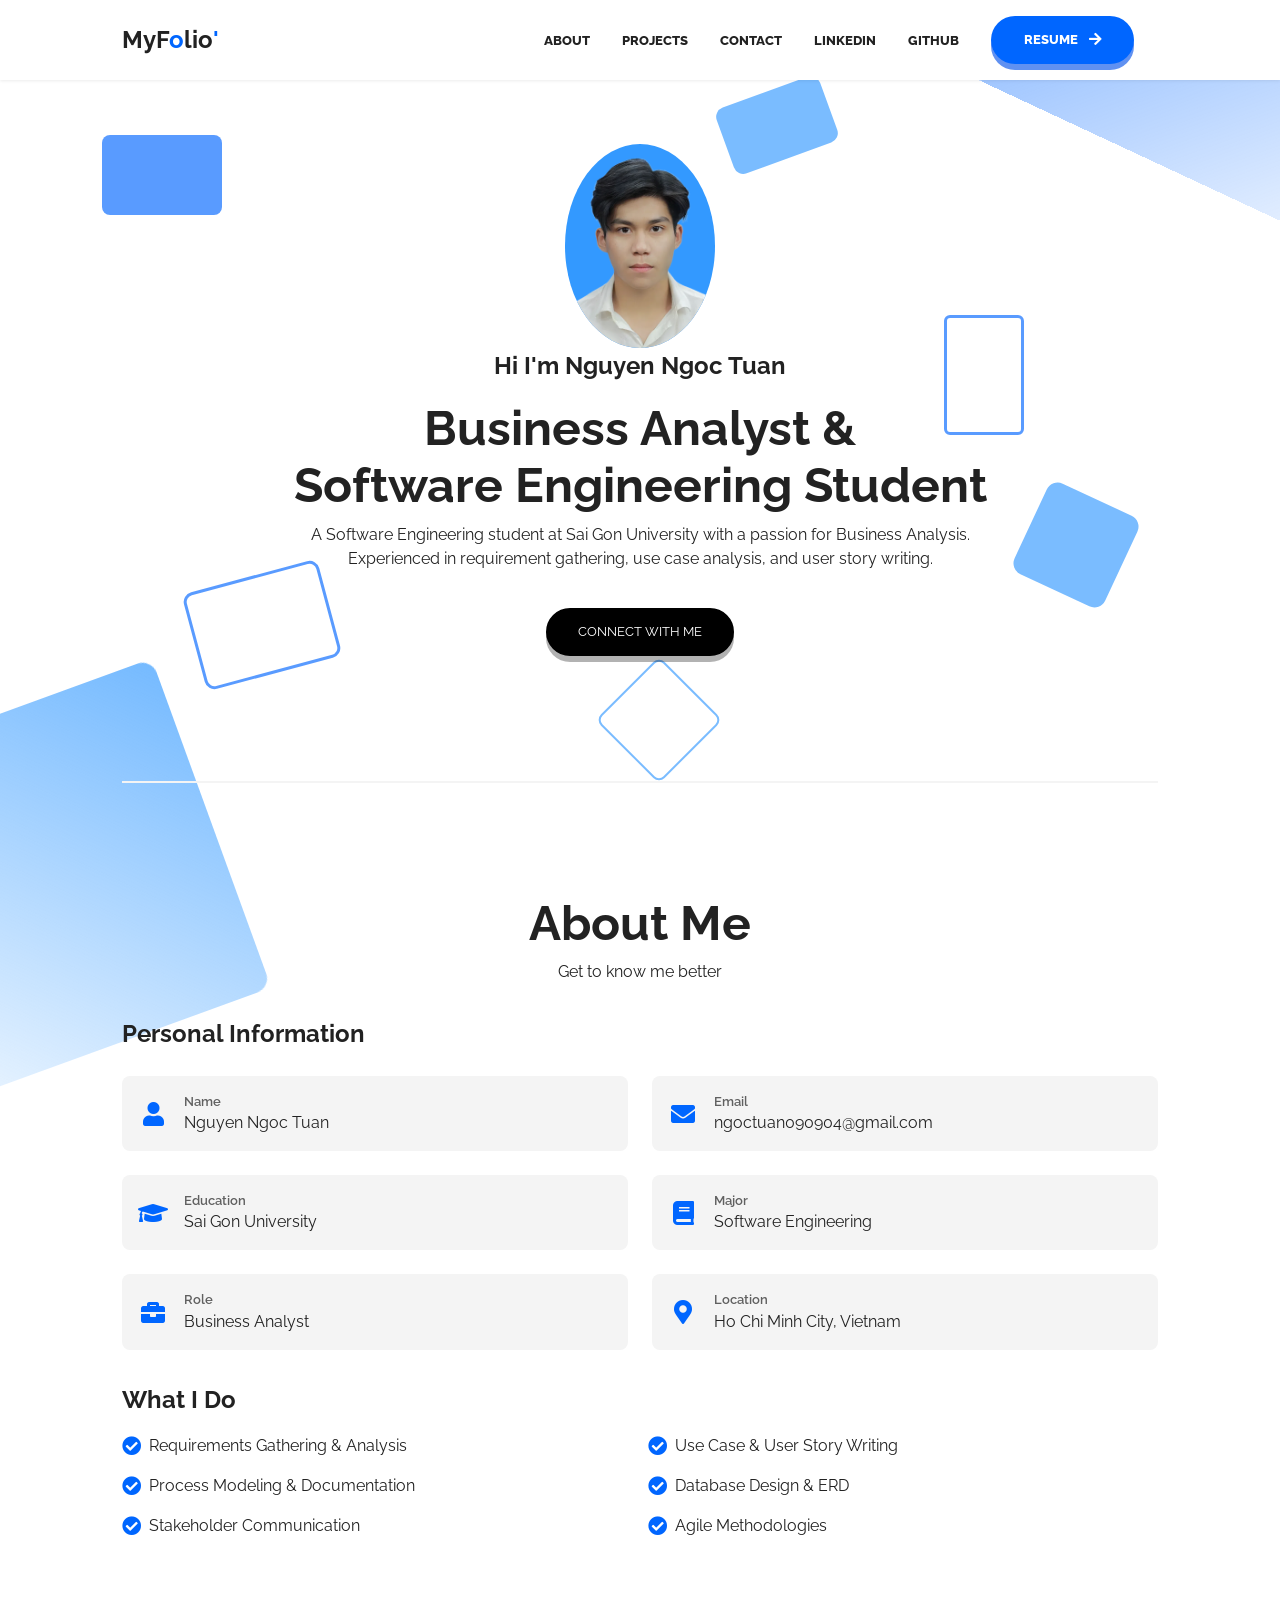
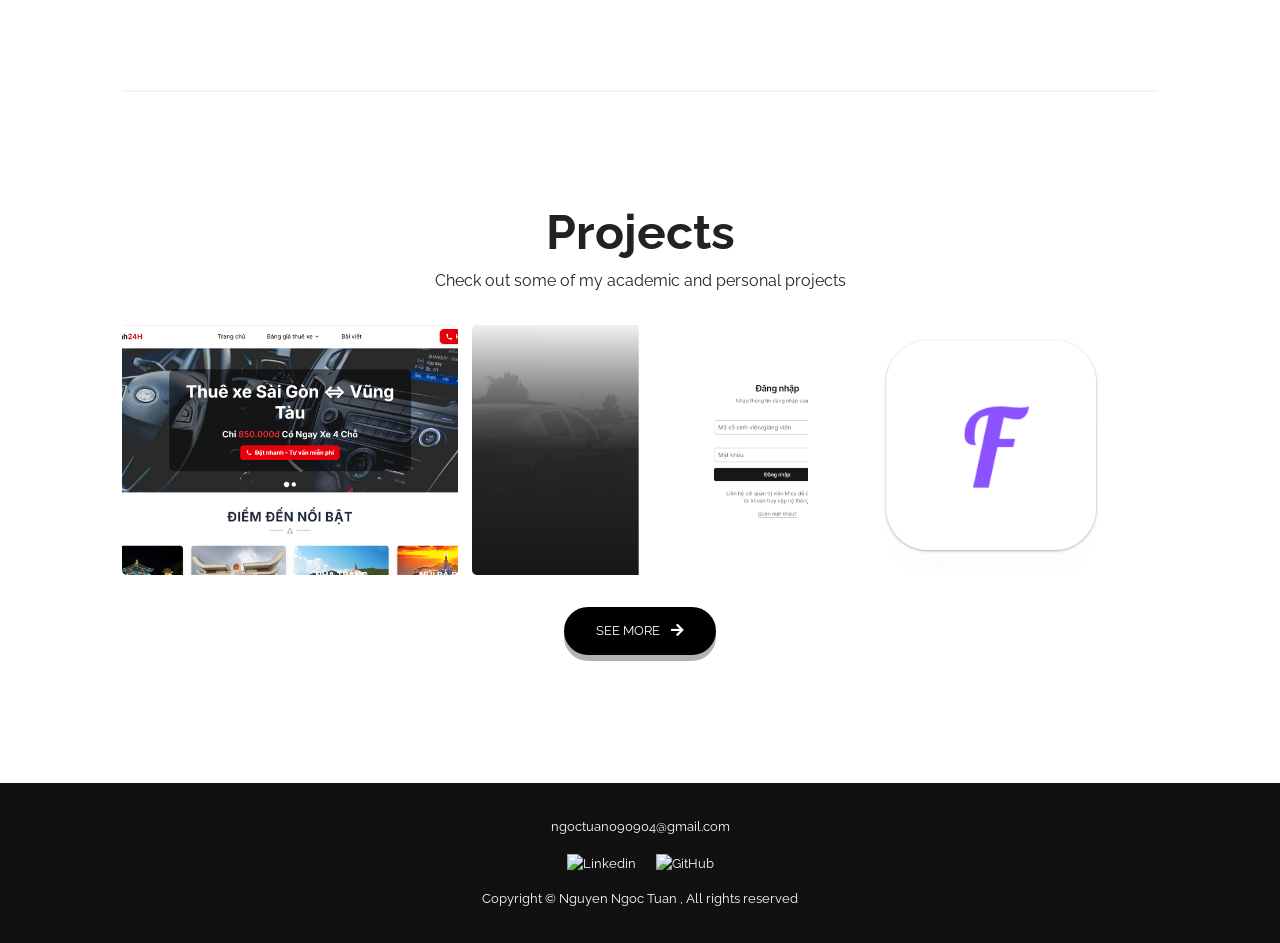
==== src/index.html @ 0f6bfa75 "Add hover animation to nav menu links" ====
<!DOCTYPE html>
<html lang="en">
  <head>
    <meta charset="UTF-8" />
    <meta http-equiv="X-UA-Compatible" content="IE=edge" />
    <meta name="viewport" content="width=device-width, initial-scale=1.0" />
    <!-- Primary Meta Tags -->
    <title>Nguyen Ngoc Tuan | Business Analyst Portfolio</title>
    <meta name="title" content="Nguyen Ngoc Tuan | Business Analyst Portfolio" />
    <meta
      name="description"
      content="Portfolio of Nguyen Ngoc Tuan - Business Analyst and Software Engineering student at Sai Gon University. Experienced in requirement gathering, use case analysis, and user story writing."
    />

    <!-- Open Graph / Facebook -->
    <meta property="og:type" content="website" />
    <meta
      property="og:url"
      content="https://github.com/DanhCaTuanNgoc"
    />
    <meta property="og:title" content="Nguyen Ngoc Tuan | Business Analyst Portfolio" />
    <meta
      property="og:description"
      content="Portfolio of Nguyen Ngoc Tuan - Business Analyst and Software Engineering student at Sai Gon University. Experienced in requirement gathering, use case analysis, and user story writing."
    />
    <meta
      property="og:image"
      content="https://user-images.githubusercontent.com/62628408/150613011-b78a7f5a-0af1-4312-aab0-0022e7258693.png"
    />

    <!-- Twitter -->
    <meta property="twitter:card" content="summary_large_image" />
    <meta
      property="twitter:url"
      content="https://github.com/DanhCaTuanNgoc"
    />
    <meta property="twitter:title" content="Nguyen Ngoc Tuan | Business Analyst Portfolio" />
    <meta
      property="twitter:description"
      content="Portfolio of Nguyen Ngoc Tuan - Business Analyst and Software Engineering student at Sai Gon University. Experienced in requirement gathering, use case analysis, and user story writing."
    />
    <meta
      property="twitter:image"
      content="https://user-images.githubusercontent.com/62628408/150613011-b78a7f5a-0af1-4312-aab0-0022e7258693.png"
    />

    <!-- Link -->
    <link
      rel="apple-touch-icon"
      sizes="180x180"
      href="assets/favicon/apple-touch-icon.png"
    />
    <link
      rel="icon"
      type="image/png"
      sizes="16x16"
      href="/assets/favicon/favicon-16x16.png"
    />
    <link
      rel="icon"
      type="image/png"
      sizes="32x32"
      href="assets/favicon/favicon-32x32.png"
    />
    <link
      rel="icon"
      type="image/png"
      sizes="192x192"
      href="assets/favicon/android-chrome-192x192.png"
    />
    <link
      rel="icon"
      type="image/png"
      sizes="512x512"
      href="assets/favicon/android-chrome-512x512.png"
    />
    <link rel="icon" type="image/x-icon" href="assets/favicon/favicon.ico" />
    <link rel="manifest" href="assets/favicon/site.webmanifest" />
    <link
      rel="stylesheet"
      href="https://use.fontawesome.com/releases/v5.15.4/css/all.css"
      integrity="sha384-DyZ88mC6Up2uqS4h/KRgHuoeGwBcD4Ng9SiP4dIRy0EXTlnuz47vAwmeGwVChigm"
      crossorigin="anonymous"
    />
    <link rel="stylesheet" href="css/style.css" />
    <link rel="stylesheet" href="css/utilities.css" />
  </head>
  <body>
    <!-- Animated Background Shapes -->
    <div class="bg-shapes">
      <div class="shape"></div>
      <div class="shape"></div>
      <div class="shape"></div>
      <div class="shape"></div>
      <div class="shape"></div>
      <div class="shape"></div>
    </div>

    <header id="hero">
      <!-- Navbar -->
      <nav class="navbar">
        <div class="container">
          <!-- Logo -->
            <h1 id="logo" style="cursor:none;">
            <p>MyF<span style="color: #0066FF;">o</span>lio<span style="color: #0066FF;">'</span></p>
          </h1>
          <!-- Navbar links -->
          <ul class="nav-menu">
            <li><a class="nav-link" href="#about">ABOUT</a></li>
            <li><a class="nav-link" href="#projects">PROJECTS</a></li>
            <li><a class="nav-link" href="mailto:ngoctuan090904@gmail.com">CONTACT</a></li>
            <li><a class="nav-link" href="https://www.linkedin.com/in/ngoctuan090904/" target="_blank">LINKEDIN</a></li>
            <li><a class="nav-link" href="https://github.com/DanhCaTuanNgoc" target="_blank">GITHUB</a></li>
            <li>
              <a
                class="nav-link btn btn-primary"
                href="MyCV.pdf"
                target="_blank"
                >RESUME <i class="fas fa-arrow-right"></i
              ></a>
            </li>

            <!-- Toggle switch -->
            <!-- <div class="theme-switch">
              <input type="checkbox" id="switch" />
              <label class="toggle-icons" for="switch">
                <img class="moon" src="assets/moon.svg" />
                <img class="sun" src="assets/sun.svg" />
              </label>
            </div> -->
            <!-- Hamburger menu -->
          </ul>
          <div class="hamburger"> 
            <span class="bar"></span>
            <span class="bar"></span>
            <span class="bar"></span>
          </div>
        </div>
      </nav>

      <section class="header-container">
        <img
          class="profile-image"
          src="assets/profile_image_1.png"
          alt="Nguyen Ngoc Tuan"
        />
        <h1>Hi I'm Nguyen Ngoc Tuan</h1>

        <div class="content-text">
          <h2>Business Analyst &</h2>
          <h2>Software Engineering Student</h2>

          <p>
            A Software Engineering student at Sai Gon University with a passion for Business Analysis.
            Experienced in requirement gathering, use case analysis, and user story writing.
          </p>
        </div>
        <a
          href="mailto:ngoctuan090904@gmail.com"
          class="btn btn-secondary"
          target="_blank"
          >Connect With Me</a
        >
      </section>
    </header>

    <!-- About Me -->
    <section id="about" class="about-container container">
      <div class="division"></div>
      <div class="content-text">
        <h2>About Me</h2>
        <p>Get to know me better</p>
      </div>
      
      <div class="about-content">
        <div class="about-text">         
          <h3>Personal Information</h3>
          <div class="personal-info">
            <div class="info-item">
              <i class="fas fa-user"></i>
              <div class="info-text">
                <span class="info-label">Name</span>
                <span class="info-value">Nguyen Ngoc Tuan</span>
              </div>
            </div>
            <div class="info-item">
              <i class="fas fa-envelope"></i>
              <div class="info-text">
                <span class="info-label">Email</span>
                <span class="info-value">ngoctuan090904@gmail.com</span>
              </div>
            </div>
            <div class="info-item">
              <i class="fas fa-graduation-cap"></i>
              <div class="info-text">
                <span class="info-label">Education</span>
                <span class="info-value">Sai Gon University</span>
              </div>
            </div>
            <div class="info-item">
              <i class="fas fa-book"></i>
              <div class="info-text">
                <span class="info-label">Major</span>
                <span class="info-value">Software Engineering</span>
              </div>
            </div>
            <div class="info-item">
              <i class="fas fa-briefcase"></i>
              <div class="info-text">
                <span class="info-label">Role</span>
                <span class="info-value">Business Analyst</span>
              </div>
            </div>
            <div class="info-item">
              <i class="fas fa-map-marker-alt"></i>
              <div class="info-text">
                <span class="info-label">Location</span>
                <span class="info-value">Ho Chi Minh City, Vietnam</span>
              </div>
            </div>
          </div>
          
          <h3>What I Do</h3>
          <ul class="skills-list">
            <li><i class="fas fa-check-circle"></i> Requirements Gathering & Analysis</li>
            <li><i class="fas fa-check-circle"></i> Use Case & User Story Writing</li>
            <li><i class="fas fa-check-circle"></i> Process Modeling & Documentation</li>
            <li><i class="fas fa-check-circle"></i> Database Design & ERD</li>
            <li><i class="fas fa-check-circle"></i> Stakeholder Communication</li>
            <li><i class="fas fa-check-circle"></i> Agile Methodologies</li>
          </ul>
        </div>
      </div>
    </section>

    <!-- Projects -->
    <section id="projects" class="project-container container">
      <div class="division"></div>
      <div class="content-text">
        <h2>Projects</h2>
        <p>Check out some of my academic and personal projects</p>
      </div>

      <article class="project">
        <!-- Project 1 -->
        <div href="" class="card">
          <div class="project-info">
            <div class="project-bio">
              <h3>Travel Car Booking Platform</h3>
              <p>Requirements Gathering, Next.js</p>
            </div>

            <div class="project-link">
              <a href="https://github.com/DanhCaTuanNgoc" target="_blank"><i class="fab fa-github"></i></a>
              <a href="https://www.dulichlientinh24h.com/" target="_blank"><i class="fas fa-globe"></i></a>
            </div>
          </div>
        </div>

        <!-- Project 2 -->
        <div href="" class="card">
          <div class="project-info">
            <div class="project-bio">
              <h3>Automotive Department Course Management System</h3>
              <p>User Stories, Process Modeling</p>
            </div>

            <div class="project-link">
              <a href="https://github.com/DanhCaTuanNgoc/WebKhoaHocKhoaOto" target="_blank"><i class="fab fa-github"></i></a>
              <a href="https://hotrotuhocoto.vercel.app/login" target="_blank"><i class="fas fa-globe"></i></a>
            </div>
          </div>
        </div>

        <!-- Porject 3 -->
        <div href="" class="card">
          <div class="project-info">
            <div class="project-bio">
              <h3>FinTracker– Personal Finance Management App</h3>
              <p>ERD, SQL, Data Modeling</p>
            </div>

            <div class="project-link">
              <a href="https://github.com/DanhCaTuanNgoc/Fintrack-Flutter" target="_blank"><i class="fab fa-github"></i></a>
              <a href="https://play.google.com/store/apps/details?id=com.TuanNgoc.fintrack" target="_blank"><i class="fas fa-globe"></i></a>
            </div>
          </div>
        </div>
      </article>

      <a href="https://github.com/DanhCaTuanNgoc" class="btn btn-secondary"
        target="_blank" >See More <i class="fas fa-arrow-right"></i
      ></a>
    </section>

    <footer id="footer">
      <div class="container">
        <a href="mailto:ngoctuan090904@gmail.com">ngoctuan090904@gmail.com</a>
        <!-- Social links -->
        <div class="social">
          <a href="https://www.linkedin.com/in/ngoctuan090904/" target="_blank"
            ><img src="./assets/linkedin-icon.svg" alt="Linkedin"
          /></a>
          <a href="https://github.com/DanhCaTuanNgoc" target="_blank"><img src="./assets/github-icon.svg" alt="GitHub" /></a>
        </div>
        <p>Copyright &copy; Nguyen Ngoc Tuan <span id="datee"></span>, All rights reserved</p>
      </div>
    </footer>
    <script src="js/script.js"></script>
  </body>
</html>
---- src/css/style.css ----
/* This is the required project styling. Will contain essential CSS styles like:
   * Flex property
   * Grid layout
   * Cards and sections
*/

@import url(https://fonts.googleapis.com/css?family=Raleway:100,200,300,regular,500,600,700,800,900,100italic,200italic,300italic,italic,500italic,600italic,700italic,800italic,900italic);

/* variables */
:root {
  /* Colors */
  --primary-color: #0066FF;
  --secondary-color: #3399FF;
  --bg-primary: #ffffff;
  --text-color: #222222;
  --text-color-two: #ffffff;
  --bg-secondary: #000000;
  --card-background: #f4f4f4;
  --bg-secondary-two: #111111;

  --shadow: 0 10px 40px rgba(0, 0, 0, 0.2);

  /* Font Weight */
  --weight-small: 400;
  --weight-semibold: 600;
  --weight-bold: 800;

  /* Max width */
  --width-small: 600px;
  --width-medium: 1100px;
  --width-large: 1300px;
}

[data-theme="dark"] {
  --primary-color: #0066FF;
  --secondary-color: #3399FF;
  --bg-primary: #000000;
  --text-color: #ffffff;
  --text-color-two: #222222;
  --bg-secondary: #ffffff;
  --card-background: #111111;
  --bg-secondary-two: #f4f4f4;
  --shadow: 0 2px 10px rgba(95, 95, 95, 0.2);
}

html {
  font-size: 100%;
  scroll-behavior: smooth;
}

/* Reset default styling */
* {
  margin: 0;
  padding: 0;
  box-sizing: border-box;
}

ul {
  list-style: none;
}

a {
  text-decoration: none;
  color: var(--text-color);
}

/* Main styling */
body {
  background: var(--bg-primary);
  color: var(--text-color);
  font-family: "Raleway", sans-serif;
  line-height: 1.5;
  position: relative;
  overflow-x: hidden;
}

/* Animated Background Elements */
body::before,
body::after {
  content: '';
  position: fixed;
  border-radius: 15px;
  z-index: -1;
  opacity: 0.68;
  animation: float 20s ease-in-out infinite;
}

body::before {
  width: 500px;
  height: 400px;
  background: linear-gradient(135deg, var(--primary-color), transparent);
  top: -200px;
  right: -250px;
  animation-delay: 0s;
  transform: rotate(25deg);
}

body::after {
  width: 450px;
  height: 350px;
  background: linear-gradient(225deg, var(--secondary-color), transparent);
  bottom: -175px;
  left: -225px;
  animation-delay: 10s;
  transform: rotate(-20deg);
}

.bg-shapes {
  position: fixed;
  width: 100%;
  height: 100%;
  top: 0;
  left: 0;
  z-index: -1;
  overflow: hidden;
  pointer-events: none;
}

.shape {
  position: absolute;
  opacity: 0.65;
  animation: float 15s ease-in-out infinite;
}

.shape:nth-child(1) {
  width: 120px;
  height: 80px;
  background: var(--primary-color);
  border-radius: 8px;
  top: 15%;
  left: 8%;
  animation-delay: 0s;
  animation-duration: 20s;
}

.shape:nth-child(2) {
  width: 100px;
  height: 100px;
  background: var(--secondary-color);
  border-radius: 12px;
  top: 55%;
  right: 12%;
  animation-delay: 5s;
  animation-duration: 18s;
  transform: rotate(25deg);
}

.shape:nth-child(3) {
  width: 140px;
  height: 100px;
  border: 3px solid var(--primary-color);
  border-radius: 10px;
  bottom: 25%;
  left: 15%;
  animation-delay: 3s;
  animation-duration: 22s;
  transform: rotate(-15deg);
}

.shape:nth-child(4) {
  width: 80px;
  height: 120px;
  border: 3px solid var(--primary-color);
  background: transparent;
  border-radius: 6px;
  top: 35%;
  right: 20%;
  animation-delay: 8s;
  animation-duration: 16s;
}

.shape:nth-child(5) {
  width: 90px;
  height: 90px;
  border: 2px solid var(--secondary-color);
  border-radius: 8px;
  top: 75%;
  right: 45%;
  animation-delay: 12s;
  animation-duration: 24s;
  transform: rotate(45deg);
}

.shape:nth-child(6) {
  width: 110px;
  height: 70px;
  background: var(--secondary-color);
  border-radius: 10px;
  top: 10%;
  right: 35%;
  animation-delay: 15s;
  animation-duration: 19s;
  transform: rotate(-20deg);
}

@keyframes float {
  0%, 100% {
    transform: translate(0, 0) rotate(0deg);
  }
  33% {
    transform: translate(30px, -30px) rotate(120deg);
  }
  66% {
    transform: translate(-20px, 20px) rotate(240deg);
  }
}

/* Navbar */
.navbar {
  position: fixed;
  top: 0;
  left: 0;
  right: 0;
  z-index: 20;
  background: var(--bg-primary);
  box-shadow: 0 1px 3px rgba(0, 0, 0, 0.08);
}

.navbar .container {
  display: flex;
  align-items: center;
  justify-content: space-between;
  z-index: 20;
  height: 80px;
  width: 100%;
}

.navbar .nav-menu {
  display: flex;
  align-items: center;
  background: var(--bg-primary);
}

.navbar .nav-link {
  margin: 0 1rem;
  font-size: 0.8rem;
  font-weight: var(--weight-bold);
  position: relative;
  transition: all 0.3s ease;
}

.navbar .nav-link:not(.btn) {
  padding: 0.5rem 0;
}

.navbar .nav-link:not(.btn)::after {
  content: '';
  position: absolute;
  bottom: 0;
  left: 0;
  width: 0;
  height: 2px;
  background: var(--primary-color);
  transition: width 0.3s ease;
}

.navbar .nav-link:not(.btn):hover {
  color: var(--primary-color);
  transform: translateY(-2px);
}

.navbar .nav-link:not(.btn):hover::after {
  width: 100%;
  height: 2px;
}

.navbar #logo img {
  display: block;
  width: 40px;
}

.navbar .btn {
  margin-right: 1.5rem;
}

.fas.fa-arrow-right {
  margin-left: 0.5rem;
  font-size: 0.9rem;
}

/* hamburger */
.hamburger {
  margin-bottom: 0.1rem;
  display: none;
}

.bar {
  display: block;
  width: 23px;
  height: 3px;
  margin: 4px auto;
  transition: all 0.3s ease-in-out;
  border-radius: 30px;
  background-color: var(--bg-secondary);
}

/* Hero section */
#hero {
  display: flex;
  flex-direction: column;
  height: 100%;
}

.profile-image {
  width: 150px;
  border-radius: 50%;
  animation: bounce 1s infinite alternate;
  background: #3399FF;
  padding: 0px;
}

@keyframes bounce {
  from {
    transform: translateY(0px);
  }

  to {
    transform: translateY(-10px);
  }
}

.division {
  width: 100%;
  height: 2px;
  background-color: var(--card-background);
  margin: 5.5rem 0;
}
/* Projects */
#projects {
  display: flex;
  flex-direction: column;
  margin: 2rem auto 5rem;
}

#projects .btn {
  align-self: center;
  margin: 2rem 0;
}

.project {
  display: grid;
  grid-template-columns: repeat(3, 1fr);
  grid-auto-rows: minmax(250px, auto);
  grid-gap: 0.9rem;
}

.card .project-bio p {
  font-size: 0.83rem;
}

.card .project-bio h3 {
  font-size: 0.9rem;
}

.project-info {
  display: flex;
  justify-content: space-between;
  opacity: 0;
  position: relative;
  transition: 0.5s ease-in-out;
}

.project-bio {
  display: flex;
  flex-direction: column;
  justify-content: flex-end;
  position: relative;
  top: 160px;
  left: 10px;
}

/* About Me Section */
.about-container {
  display: flex;
  flex-direction: column;
  margin: 2rem auto 5rem;
}

.about-content {
  display: flex;
  flex-direction: column;
  gap: 2rem;
}

.about-text {
  flex: 1;
}

.about-text h3 {
  font-size: 1.5rem;
  margin-bottom: 1rem;
  margin-top: 2rem;
}

.about-text h3:first-child {
  margin-top: 0;
}

.about-text p {
  font-size: 1rem;
  line-height: 1.8;
  margin-bottom: 1.5rem;
  color: var(--text-color);
}

.skills-list {
  display: grid;
  grid-template-columns: repeat(2, 1fr);
  gap: 1rem;
  margin-top: 1rem;
}

.skills-list li {
  font-size: 1rem;
  display: flex;
  align-items: center;
  gap: 0.5rem;
}

.skills-list i {
  color: var(--primary-color);
  font-size: 1.2rem;
}

/* Personal Information */
.personal-info {
  display: grid;
  grid-template-columns: repeat(2, 1fr);
  gap: 1.5rem;
  margin-top: 1.5rem;
  margin-bottom: 2rem;
}

.info-item {
  display: flex;
  align-items: center;
  gap: 1rem;
  padding: 1rem;
  background: var(--card-background);
  border-radius: 8px;
  transition: transform 0.3s ease, box-shadow 0.3s ease;
}

.info-item:hover {
  transform: translateY(-5px);
  box-shadow: var(--shadow);
}

.info-item i {
  font-size: 1.5rem;
  color: var(--primary-color);
  min-width: 30px;
  text-align: center;
}

.info-text {
  display: flex;
  flex-direction: column;
}

.info-label {
  font-size: 0.8rem;
  color: var(--text-color);
  opacity: 0.7;
  font-weight: var(--weight-semibold);
}

.info-value {
  font-size: 1rem;
  color: var(--text-color);
  font-weight: var(--weight-small);
}

/* Footer */
#footer {
  background: #111111;
}

#footer .container {
  display: flex;
  flex-direction: column;
  align-items: center;
  justify-content: center;
  color: #ffffff;
  min-height: 160px;
  text-align: center;
}

#footer a {
  font-size: 0.8rem;
  color: #fff;
}

#footer a:hover {
  opacity: 0.6;
}

#footer .social {
  margin: 0.9rem 0;
}

#footer .social img {
  width: 20px;
  height: 20px;
}

#footer .social a {
  margin: 0 0.5rem;
}

#footer p {
  font-size: 0.8rem;
}

/* Responsiveness */

@media (max-width: 1000px) {
  .project {
    display: grid;
    grid-template-columns: repeat(2, 1fr);
  }
}

@media (max-width: 768px) {
  .skills-list {
    grid-template-columns: 1fr;
  }
  
  .personal-info {
    grid-template-columns: 1fr;
  }
  
  /* Ẩn một số shapes trên tablet */
  .shape:nth-child(1),
  .shape:nth-child(5) {
    display: none;
  }
  
  /* Giảm opacity của gradient lớn */
  body::before,
  body::after {
    opacity: 0.12;
  }
}

@media (max-width: 670px) {
  .navbar .nav-menu {
    position: fixed;
    right: -100vw;
    top: 4.5rem;
    flex-direction: column;
    width: calc(80% - 10px);
    transition: 0.3s;
    box-shadow: var(--shadow);
    padding: 2rem;
    border-radius: 5px;
    align-items: flex-start;
  }

  .navbar .btn {
    margin: 0;
    margin-top: 1rem;
  }

  .nav-menu.active {
    right: 20px;
  }

  .nav-menu .nav-link {
    font-size: 0.9rem;
    margin: 0 0.2rem;
  }

  .nav-menu li {
    margin-bottom: 0.5rem;
    width: 100%;
  }

  .nav-menu .btn {
    width: 100%;
    text-align: center;
    margin-top: 0.5rem;
  }

  .hamburger {
    display: block;
    cursor: pointer;
    padding: 0.2rem 0.4rem;
  }

  .hamburger.active {
    border: 1px dotted gray;
  }

  .hamburger.active .bar:nth-child(2) {
    opacity: 0;
  }

  .hamburger.active .bar:nth-child(1) {
    transform: translateY(6px) rotate(45deg);
  }

  .hamburger.active .bar:nth-child(3) {
    transform: translateY(-8px) rotate(-45deg);
  }
  
  /* Ẩn thêm shapes trên mobile */
  .shape:nth-child(3),
  .shape:nth-child(6) {
    display: none;
  }
  
  /* Giảm thêm opacity */
  body::before,
  body::after {
    opacity: 0.08;
  }
}

@media (max-width: 600px) {
  .project {
    display: grid;
    grid-template-columns: 1fr;
  }

  .header-container .btn {
    border-radius: 5px;
    width: 80%;
  }
}
---- src/css/utilities.css ----
/* ?This is where reusable styling of this template will be. 
   !Will contain things like:
   * Button styling
   * Background color styling
   * padding and margin
*/

.container {
  max-width: var(--width-medium);
  margin: 0 auto;
  padding: 1rem 2rem;
}

h1::selection,
h2::selection {
  color: #111;
  background: var(--primary-color);
}

/* Buttons */
.btn {
  display: inline-block;
  padding: 0.75rem 1.9rem;
  border-radius: 30px;
  text-transform: uppercase;
  font-size: 0.82rem;
  transition: all 0.3s ease;
  border: 2px solid transparent;
  box-shadow: 0 6px 0 rgba(0, 0, 0, 0.2);
  position: relative;
  top: 0;
}

.btn-primary {
  background: var(--primary-color);
  color: #ffffff;
  box-shadow: 0 6px 0 #6091f1;
}

.btn-secondary {
  margin: 5px 0;
  background-color: var(--bg-secondary);
  color: var(--bg-primary);
  border-color: var(--bg-secondary);
  box-shadow: 0 6px 0 rgba(0, 0, 0, 0.3);
}

/* Button hover effects */
.btn-primary:hover {
  background: var(--secondary-color);
  box-shadow: 0 10px 0 #000000;
  top: -4px;
}

.btn-secondary:hover {
  background: var(--primary-color);
  color: #000000;
  border-color: var(--primary-color);
  box-shadow: 0 10px 0 #000000;
  top: -4px;
}

.btn:active {
  top: 2px;
  box-shadow: 0 2px 0 rgba(0, 0, 0, 0.2);
}

/* Dark mode toggle */
#switch {
  display: none;
}

.toggle-icons {
  display: flex;
  justify-content: space-between;
  align-items: center;
  cursor: pointer;
}

.toggle-icons > img {
  transition: 0.6s cubic-bezier(0.23, 1, 0.32, 1);
  width: 30px;
}

.moon {
  transform: rotate(10deg);
}

#switch:checked + .toggle-icons .moon {
  transform: rotate(250deg);
}

#switch:checked + .toggle-icons .sun {
  transform: rotate(100deg);
}

/* Header Container */
.header-container {
  display: flex;
  flex-direction: column;
  align-items: center;
  justify-content: center;
  margin-top: 8rem;
  padding: 1rem;
}

.header-container > div {
  margin-top: 1rem;
}

.content-text {
  text-align: center;
  margin: 1.5rem 0;
}

.content-text h2 {
  font-size: 3rem;
  line-height: 1.2;
  transition: 0.2s ease-in-out;
}

.content-text p {
  padding: 0.5rem;
  margin: 0 auto;
  max-width: 700px;
}

/* Project cards */
.card {
  padding: 1rem;
  background: var(--card-background);
  color: #ffffff;
  border-radius: 5px;
  transition: 0.4s ease-in-out;
  cursor: pointer;
}

.card a {
  color: #ffffff;
  transition: 0.25s ease-in-out;
  font-size: 1.1rem;
  margin-right: 0.3rem;
}

.card a:hover {
  color: var(--primary-color);
}

.card:hover {
  box-shadow: inset 0 100px 1000px 10px rgba(0, 0, 0, 0.8);
}

.card:hover .project-info {
  opacity: 1;
}

/* Project Images */

/* project 1 */
.card:nth-child(1) {
  background: url(../assets/project/webthuexe.png) center center/cover;
}

/* Project 2 */
.card:nth-child(2) {
  background: url(../assets/project/weboto.png) center center/cover;
}

/* Project 3 */
.card:nth-child(3) {
  background: url(../assets/project/finasd.png) center center/cover;
}

/* Project 4 */
.card:nth-child(4) {
  background: url(../assets/project/project-four.png) center center/cover;
}

/* Project 5 */
.card:nth-child(5) {
  background: url(../assets/project/project-five.png) center center/cover;
}

/* Project 6 */
.card:nth-child(6) {
  background: url(../assets/project/project-six.png) center center/cover;
}

/* Media Queries */
@media (max-width: 768px) {
  .header-container {
    margin-top: 7rem;
    text-align: center;
  }

  .content-text h2 {
    font-size: 2.5rem;
  }
}
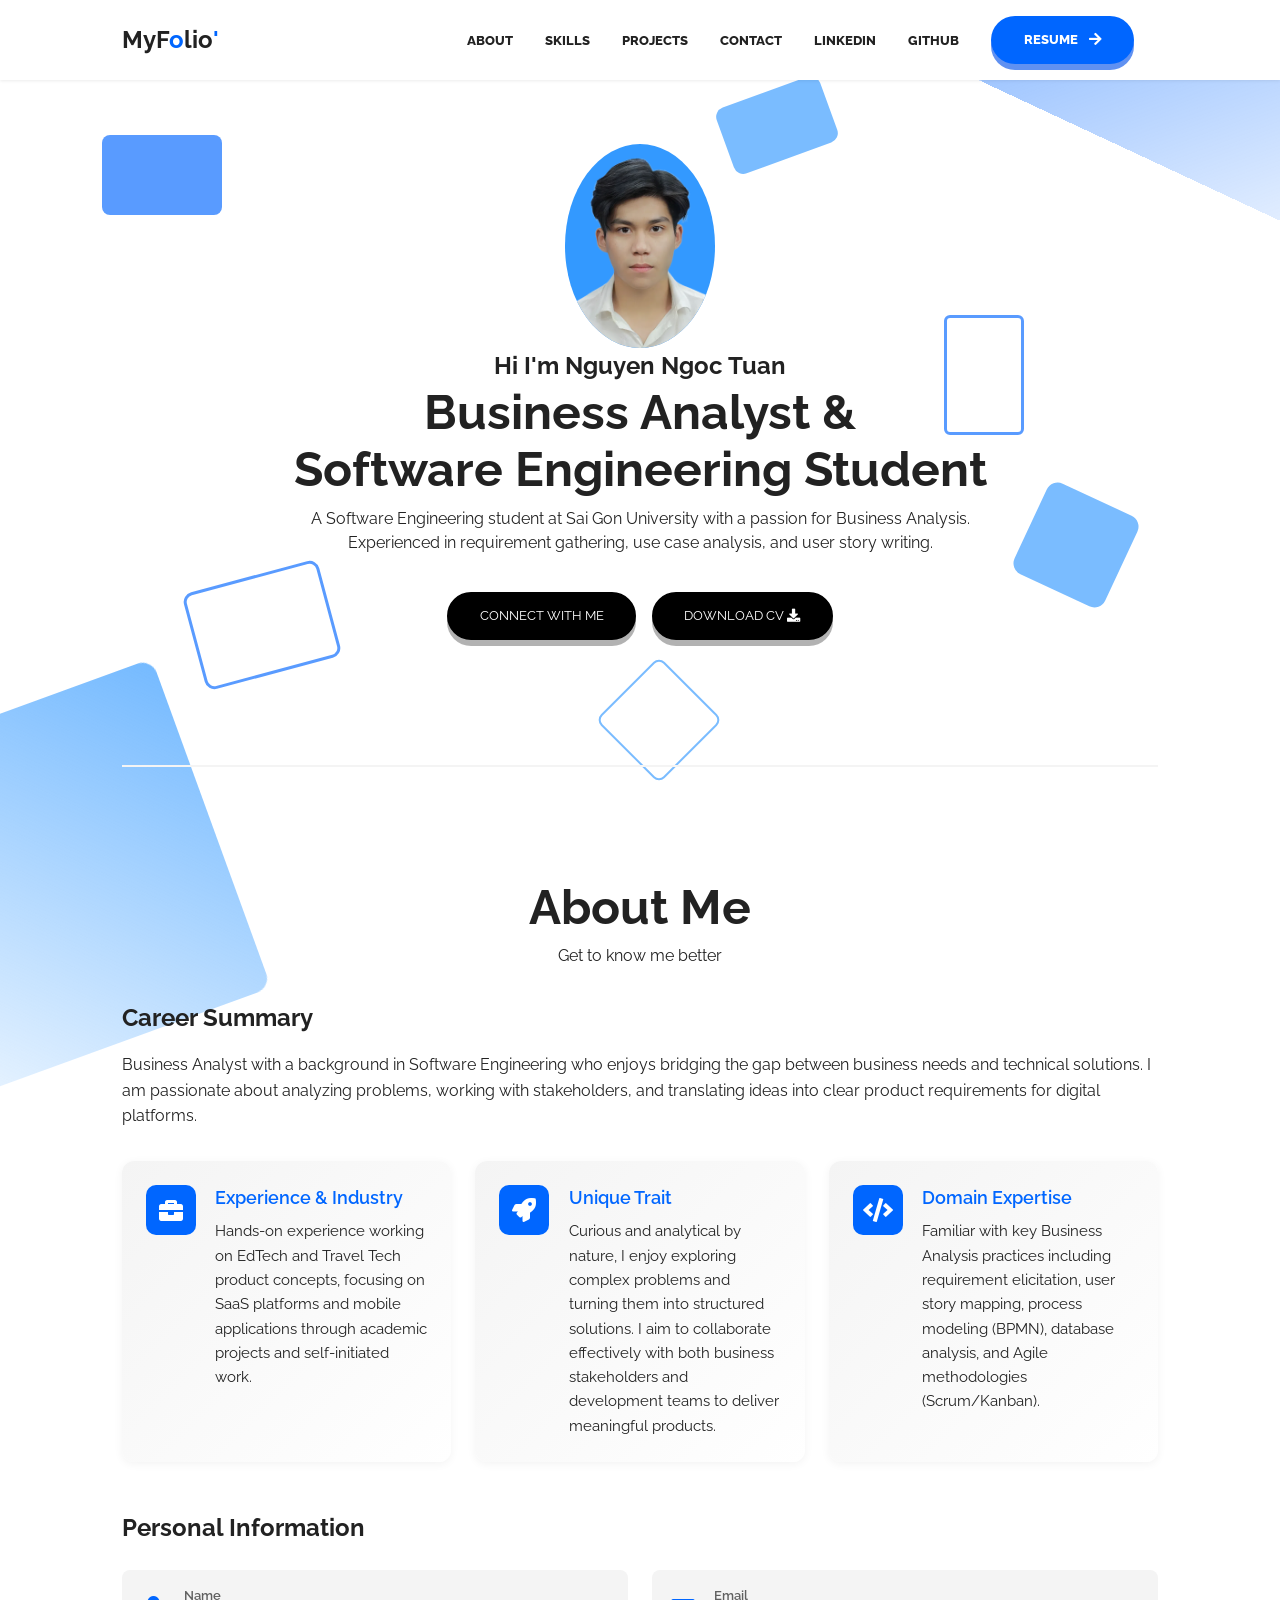
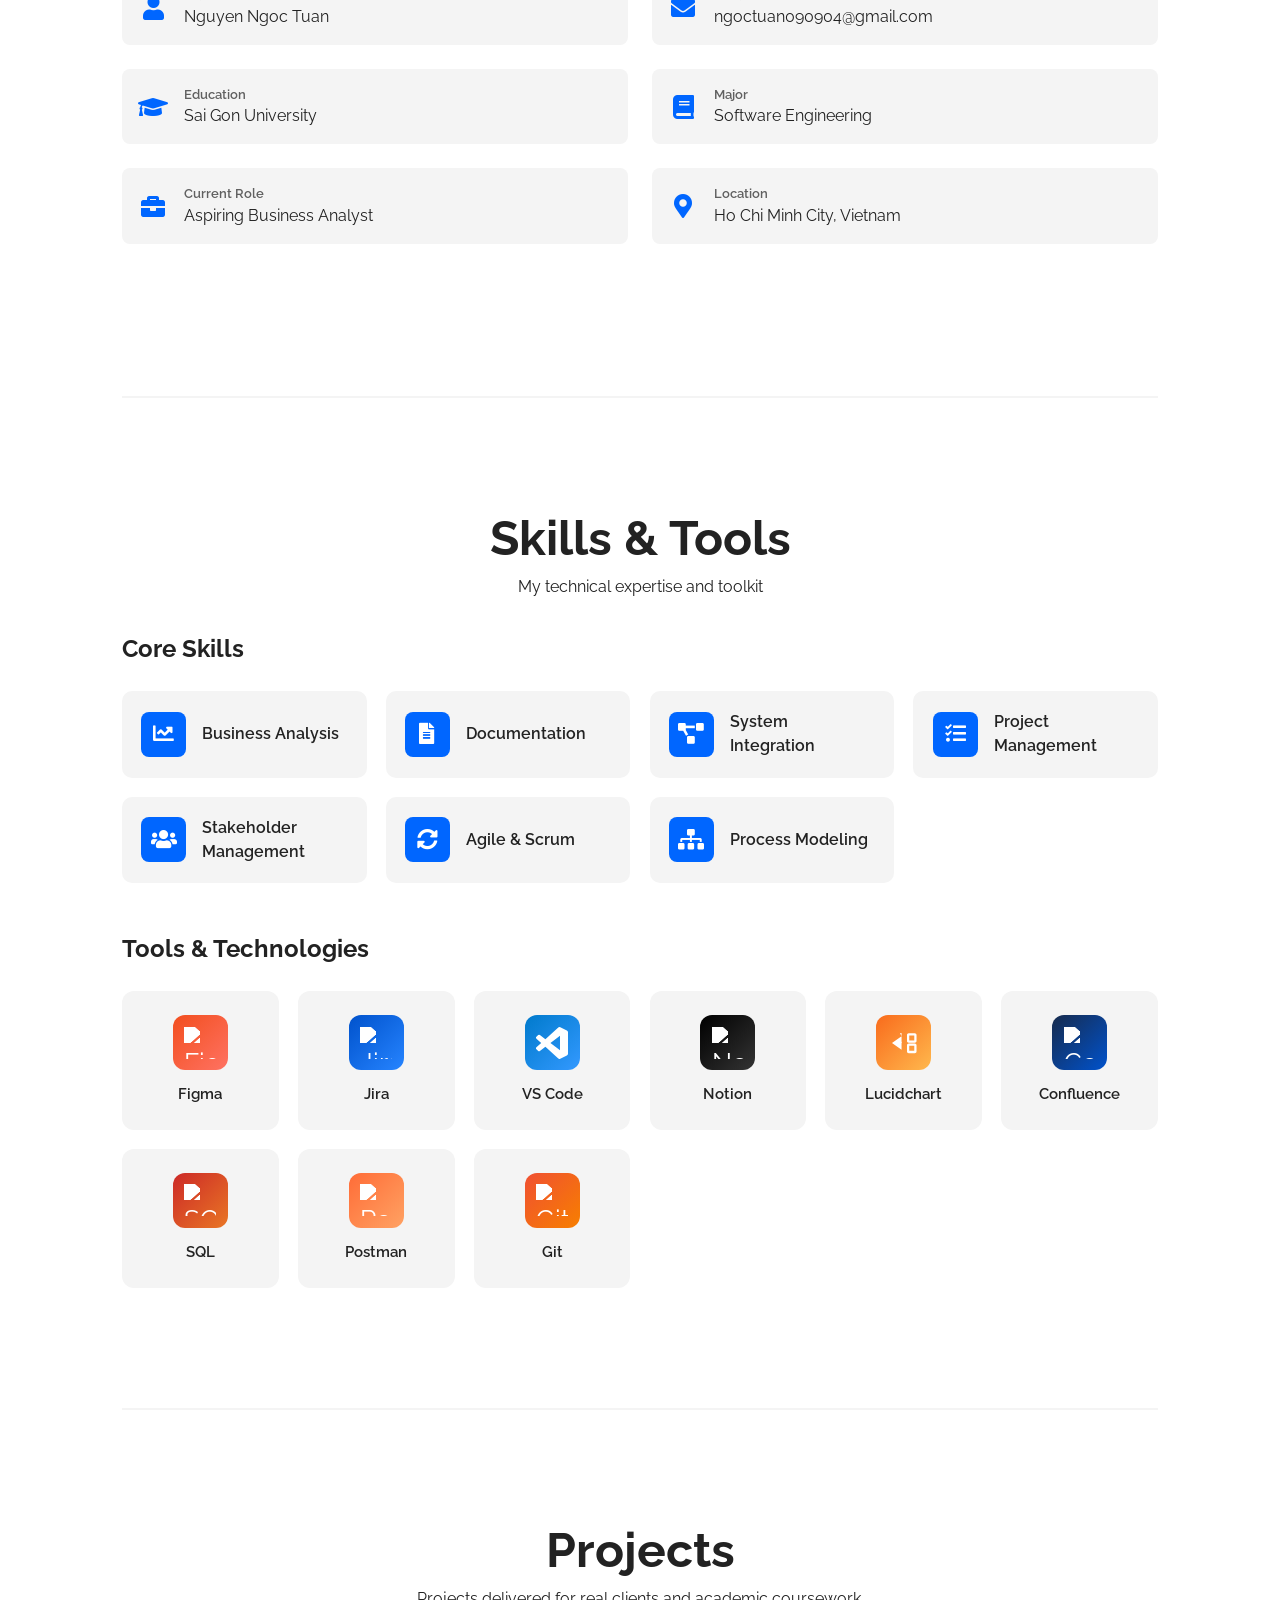
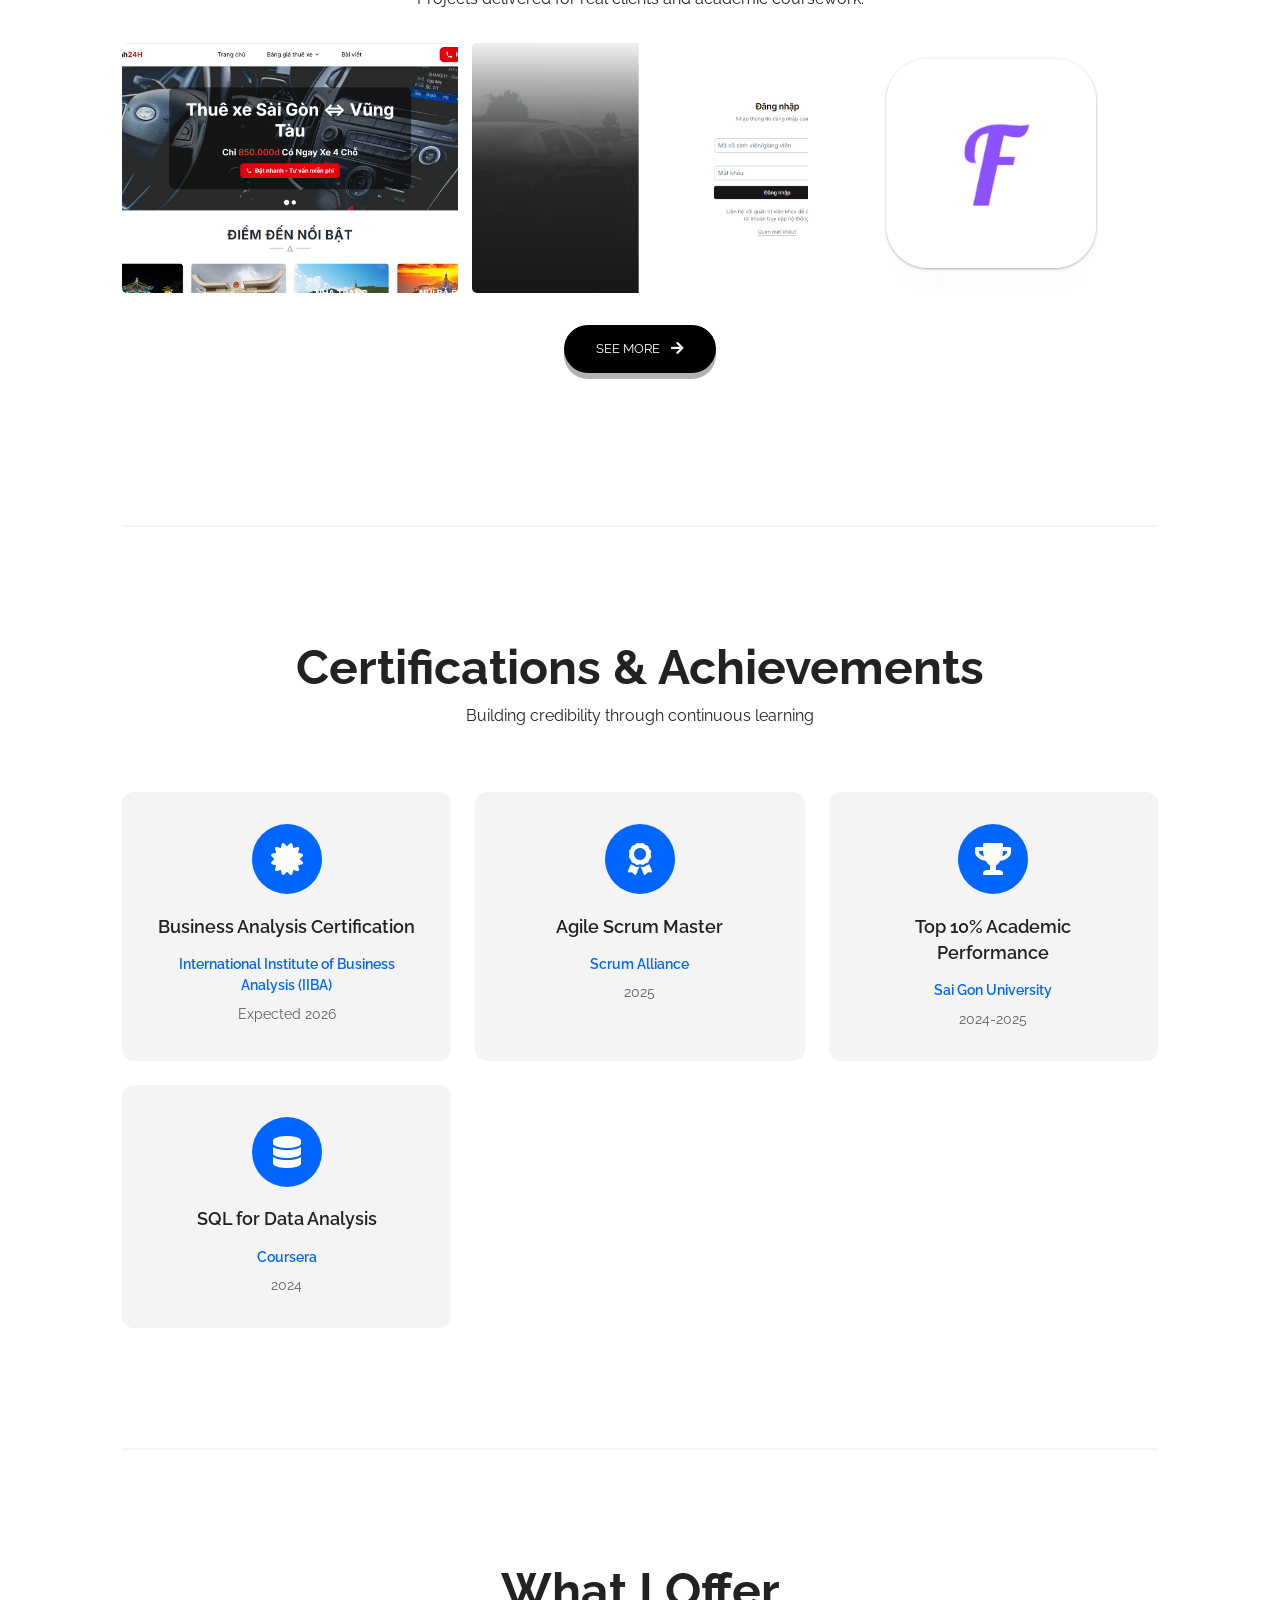
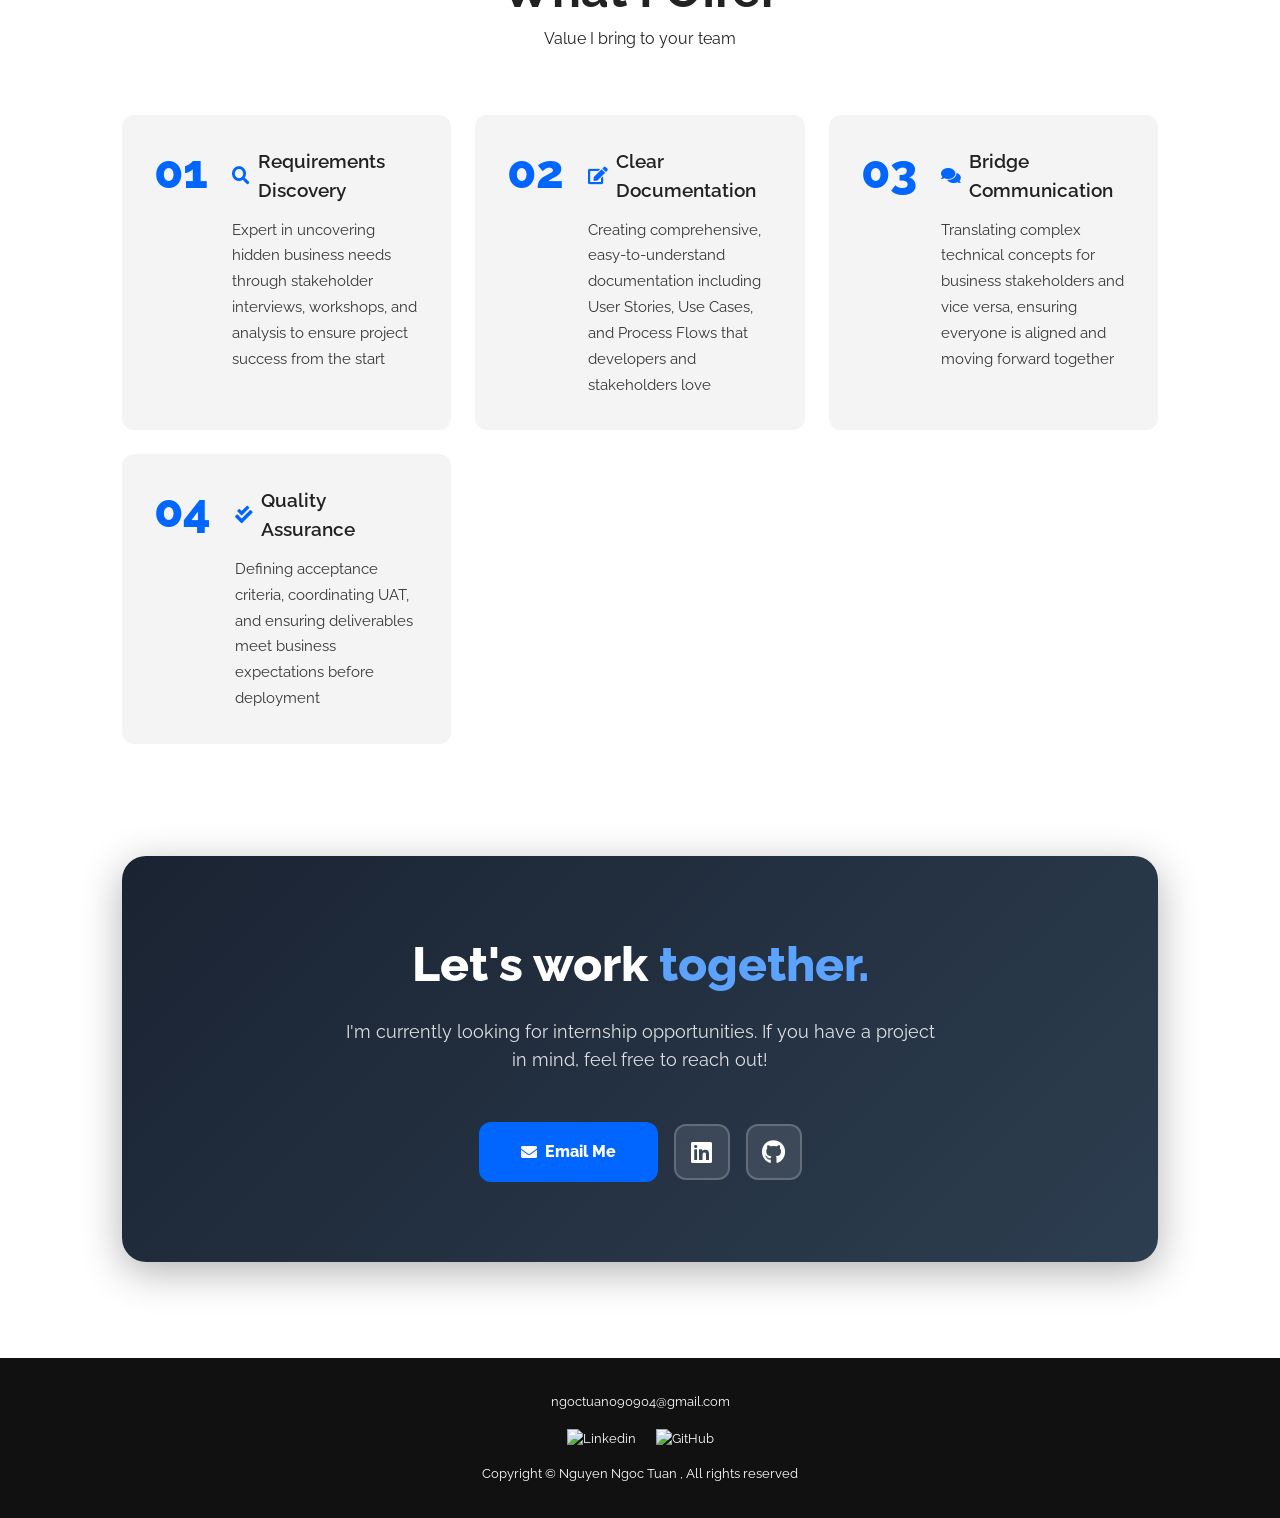
==== commit bfd458dc: "Add hover animation to nav menu links" ====
--- a/src/index.html
+++ b/src/index.html
@@ -107,6 +107,7 @@
           <!-- Navbar links -->
           <ul class="nav-menu">
             <li><a class="nav-link" href="#about">ABOUT</a></li>
+            <li><a class="nav-link" href="#skills">SKILLS</a></li>
             <li><a class="nav-link" href="#projects">PROJECTS</a></li>
             <li><a class="nav-link" href="mailto:ngoctuan090904@gmail.com">CONTACT</a></li>
             <li><a class="nav-link" href="https://www.linkedin.com/in/ngoctuan090904/" target="_blank">LINKEDIN</a></li>
@@ -155,12 +156,20 @@
             Experienced in requirement gathering, use case analysis, and user story writing.
           </p>
         </div>
-        <a
-          href="mailto:ngoctuan090904@gmail.com"
-          class="btn btn-secondary"
-          target="_blank"
-          >Connect With Me</a
-        >
+        <div class="hero-buttons">
+          <a
+            href="mailto:ngoctuan090904@gmail.com"
+            class="btn btn-secondary"
+            target="_blank"
+            >Connect With Me</a
+          >
+          <a
+            href="MyCV.pdf"
+            class="btn btn-secondary"
+            download
+            >Download CV  <i class="fas fa-download"></i
+          ></a>
+        </div>
       </section>
     </header>
 
@@ -173,7 +182,42 @@
       </div>
       
       <div class="about-content">
-        <div class="about-text">         
+        <div class="about-text">
+          <!-- Career Summary -->
+          <div class="career-summary">
+            <h3>Career Summary</h3>
+            <p style="margin-bottom: 2rem; line-height: 1.6;">Business Analyst with a background in Software Engineering who enjoys bridging the gap between business needs and technical solutions. I am passionate about analyzing problems, working with stakeholders, and translating ideas into clear product requirements for digital platforms.</p>
+            <div class="summary-cards">
+              <div class="summary-card">
+                <div class="summary-icon">
+                  <i class="fas fa-briefcase"></i>
+                </div>
+                <div class="summary-content">
+                  <h4>Experience & Industry</h4>
+                  <p>Hands-on experience working on EdTech and Travel Tech product concepts, focusing on SaaS platforms and mobile applications through academic projects and self-initiated work.</p>
+                </div>
+              </div>
+              <div class="summary-card">
+                <div class="summary-icon">
+                  <i class="fas fa-rocket"></i>
+                </div>
+                <div class="summary-content">
+                  <h4>Unique Trait</h4>
+                  <p>Curious and analytical by nature, I enjoy exploring complex problems and turning them into structured solutions. I aim to collaborate effectively with both business stakeholders and development teams to deliver meaningful products.</p>
+                </div>
+              </div>
+              <div class="summary-card">
+                <div class="summary-icon">
+                  <i class="fas fa-code"></i>
+                </div>
+                <div class="summary-content">
+                  <h4>Domain Expertise</h4>
+                  <p>Familiar with key Business Analysis practices including requirement elicitation, user story mapping, process modeling (BPMN), database analysis, and Agile methodologies (Scrum/Kanban).</p>
+                </div>
+              </div>
+            </div>
+          </div>
+                  
           <h3>Personal Information</h3>
           <div class="personal-info">
             <div class="info-item">
@@ -207,8 +251,8 @@
             <div class="info-item">
               <i class="fas fa-briefcase"></i>
               <div class="info-text">
-                <span class="info-label">Role</span>
-                <span class="info-value">Business Analyst</span>
+                <span class="info-label">Current Role</span>
+                <span class="info-value">Aspiring Business Analyst</span>
               </div>
             </div>
             <div class="info-item">
@@ -219,16 +263,127 @@
               </div>
             </div>
           </div>
-          
-          <h3>What I Do</h3>
-          <ul class="skills-list">
-            <li><i class="fas fa-check-circle"></i> Requirements Gathering & Analysis</li>
-            <li><i class="fas fa-check-circle"></i> Use Case & User Story Writing</li>
-            <li><i class="fas fa-check-circle"></i> Process Modeling & Documentation</li>
-            <li><i class="fas fa-check-circle"></i> Database Design & ERD</li>
-            <li><i class="fas fa-check-circle"></i> Stakeholder Communication</li>
-            <li><i class="fas fa-check-circle"></i> Agile Methodologies</li>
-          </ul>
+        </div>
+      </div>
+    </section>
+
+    <!-- Skills and Tools -->
+    <section id="skills" class="skills-tools-container container">
+      <div class="division"></div>
+      <div class="content-text">
+        <h2>Skills & Tools</h2>
+        <p>My technical expertise and toolkit</p>
+      </div>
+
+      <div class="skills-tools-content">
+        <!-- Core Skills -->
+        <div class="skills-category">
+          <h3> Core Skills</h3>
+          <div class="skills-grid">
+            <div class="skill-item">
+              <div class="skill-icon">
+                <i class="fas fa-chart-line"></i>
+              </div>
+              <span>Business Analysis</span>
+            </div>
+            <div class="skill-item">
+              <div class="skill-icon">
+                <i class="fas fa-file-alt"></i>
+              </div>
+              <span>Documentation</span>
+            </div>
+            <div class="skill-item">
+              <div class="skill-icon">
+                <i class="fas fa-project-diagram"></i>
+              </div>
+              <span>System Integration</span>
+            </div>
+            <div class="skill-item">
+              <div class="skill-icon">
+                <i class="fas fa-tasks"></i>
+              </div>
+              <span>Project Management</span>
+            </div>
+            <div class="skill-item">
+              <div class="skill-icon">
+                <i class="fas fa-users"></i>
+              </div>
+              <span>Stakeholder Management</span>
+            </div>
+            <div class="skill-item">
+              <div class="skill-icon">
+                <i class="fas fa-sync-alt"></i>
+              </div>
+              <span>Agile & Scrum</span>
+            </div>
+            <div class="skill-item">
+              <div class="skill-icon">
+                <i class="fas fa-sitemap"></i>
+              </div>
+              <span>Process Modeling</span>
+            </div>
+          </div>
+        </div>
+
+        <!-- Tools & Technologies -->
+        <div class="skills-category">
+          <h3> Tools & Technologies</h3>
+          <div class="tools-grid">
+            <div class="tool-item">
+              <div class="tool-icon figma">
+                <img src="https://cdn.simpleicons.org/figma/ffffff" alt="Figma" />
+              </div>
+              <span>Figma</span>
+            </div>
+            <div class="tool-item">
+              <div class="tool-icon jira">
+                <img src="https://cdn.simpleicons.org/jira/ffffff" alt="Jira" />
+              </div>
+              <span>Jira</span>
+            </div>
+            <div class="tool-item">
+              <div class="tool-icon vscode">
+                <svg role="img" viewBox="0 0 24 24" xmlns="http://www.w3.org/2000/svg" fill="#ffffff" width="32" height="32"><title>Visual Studio Code</title><path d="M23.15 2.587L18.21.21a1.494 1.494 0 0 0-1.705.29l-9.46 8.63-4.12-3.128a.999.999 0 0 0-1.276.057L.327 7.261A1 1 0 0 0 .326 8.74L3.899 12 .326 15.26a1 1 0 0 0 .001 1.479L1.65 17.94a.999.999 0 0 0 1.276.057l4.12-3.128 9.46 8.63a1.492 1.492 0 0 0 1.704.29l4.942-2.377A1.5 1.5 0 0 0 24 20.06V3.939a1.5 1.5 0 0 0-.85-1.352zm-5.146 14.861L10.826 12l7.178-5.448v10.896z"/></svg>
+              </div>
+              <span>VS Code</span>
+            </div>
+            <div class="tool-item">
+              <div class="tool-icon notion">
+                <img src="https://cdn.simpleicons.org/notion/ffffff" alt="Notion" />
+              </div>
+              <span>Notion</span>
+            </div>
+            <div class="tool-item">
+              <div class="tool-icon lucid">
+                <svg role="img" viewBox="0 0 24 24" xmlns="http://www.w3.org/2000/svg" fill="#ffffff" width="32" height="32"><title>Lucidchart</title><path d="M15.5232 4.6701c-.6861 0-1.2758.5857-1.2758 1.2759v4.5965c0 .6861.5897 1.2758 1.2758 1.2758h4.6004c.69 0 1.2758-.5897 1.2758-1.2758V5.946c0-.6902-.5857-1.2759-1.2758-1.2759Zm.4136 1.6895h3.7731v3.7731h-3.7731Zm-5.7696.5115L2.9999 11.997l7.1673 5.1259V4.6781l-.0004-.0005c-.3385-.2314-.8047-.1794-1.0696.1935ZM6.4054 10.754a.7982.7982 0 0 0-.8052.8012.796.796 0 0 0 .8052.8012h3.191c.447 0 .8052-.3541.8052-.8012a.7982.7982 0 0 0-.8052-.8012Zm9.1178 1.6895c-.6861 0-1.2758.5857-1.2758 1.2759v4.6003c0 .6902.5897 1.2759 1.2758 1.2759h4.6004c.69 0 1.2758-.5857 1.2758-1.2759v-4.6003c0-.6902-.5857-1.2759-1.2758-1.2759Zm.4136 1.6894h3.7731v3.7731h-3.7731Z"/></svg>
+              </div>
+              <span>Lucidchart</span>
+            </div>
+            <div class="tool-item">
+              <div class="tool-icon confluence">
+                <img src="https://cdn.simpleicons.org/confluence/ffffff" alt="Confluence" />
+              </div>
+              <span>Confluence</span>
+            </div>
+            <div class="tool-item">
+              <div class="tool-icon sql">
+                <img src="https://cdn.simpleicons.org/mysql/ffffff" alt="SQL" />
+              </div>
+              <span>SQL</span>
+            </div>
+            <div class="tool-item">
+              <div class="tool-icon postman">
+                <img src="https://cdn.simpleicons.org/postman/ffffff" alt="Postman" />
+              </div>
+              <span>Postman</span>
+            </div>
+            <div class="tool-item">
+              <div class="tool-icon git">
+                <img src="https://cdn.simpleicons.org/git/ffffff" alt="Git" />
+              </div>
+              <span>Git</span>
+            </div>
+          </div>
         </div>
       </div>
     </section>
@@ -238,7 +393,7 @@
       <div class="division"></div>
       <div class="content-text">
         <h2>Projects</h2>
-        <p>Check out some of my academic and personal projects</p>
+        <p>Projects delivered for real clients and academic coursework.</p>
       </div>
 
       <article class="project">
@@ -291,6 +446,109 @@
       <a href="https://github.com/DanhCaTuanNgoc" class="btn btn-secondary"
         target="_blank" >See More <i class="fas fa-arrow-right"></i
       ></a>
+    </section>
+
+    <!-- Certifications & Achievements -->
+    <section id="certifications" class="certifications-container container">
+      <div class="division"></div>
+      <div class="content-text">
+        <h2>Certifications & Achievements</h2>
+        <p>Building credibility through continuous learning</p>
+      </div>
+
+      <div class="certifications-grid">
+        <div class="cert-card">
+          <div class="cert-icon">
+            <i class="fas fa-certificate"></i>
+          </div>
+          <h4>Business Analysis Certification</h4>
+          <p class="cert-issuer">International Institute of Business Analysis (IIBA)</p>
+          <p class="cert-date">Expected 2026</p>
+        </div>
+        <div class="cert-card">
+          <div class="cert-icon">
+            <i class="fas fa-award"></i>
+          </div>
+          <h4>Agile Scrum Master</h4>
+          <p class="cert-issuer">Scrum Alliance</p>
+          <p class="cert-date">2025</p>
+        </div>
+        <div class="cert-card">
+          <div class="cert-icon">
+            <i class="fas fa-trophy"></i>
+          </div>
+          <h4>Top 10% Academic Performance</h4>
+          <p class="cert-issuer">Sai Gon University</p>
+          <p class="cert-date">2024-2025</p>
+        </div>
+        <div class="cert-card">
+          <div class="cert-icon">
+            <i class="fas fa-database"></i>
+          </div>
+          <h4>SQL for Data Analysis</h4>
+          <p class="cert-issuer">Coursera</p>
+          <p class="cert-date">2024</p>
+        </div>
+      </div>
+    </section>
+
+    <!-- What I Offer -->
+    <section id="offer" class="offer-container container">
+      <div class="division"></div>
+      <div class="content-text">
+        <h2>What I Offer</h2>
+        <p>Value I bring to your team</p>
+      </div>
+
+      <div class="offer-grid">
+        <div class="offer-card">
+          <div class="offer-number">01</div>
+          <div class="offer-content">
+            <h4><i class="fas fa-search"></i> Requirements Discovery</h4>
+            <p>Expert in uncovering hidden business needs through stakeholder interviews, workshops, and analysis to ensure project success from the start</p>
+          </div>
+        </div>
+        <div class="offer-card">
+          <div class="offer-number">02</div>
+          <div class="offer-content">
+            <h4><i class="fas fa-edit"></i> Clear Documentation</h4>
+            <p>Creating comprehensive, easy-to-understand documentation including User Stories, Use Cases, and Process Flows that developers and stakeholders love</p>
+          </div>
+        </div>
+        <div class="offer-card">
+          <div class="offer-number">03</div>
+          <div class="offer-content">
+            <h4><i class="fas fa-comments"></i> Bridge Communication</h4>
+            <p>Translating complex technical concepts for business stakeholders and vice versa, ensuring everyone is aligned and moving forward together</p>
+          </div>
+        </div>
+        <div class="offer-card">
+          <div class="offer-number">04</div>
+          <div class="offer-content">
+            <h4><i class="fas fa-check-double"></i> Quality Assurance</h4>
+            <p>Defining acceptance criteria, coordinating UAT, and ensuring deliverables meet business expectations before deployment</p>
+          </div>
+        </div>
+      </div>
+    </section>
+
+    <!-- Call to Action -->
+    <section id="cta" class="cta-container container">
+      <div class="cta-content">
+        <h2>Let's work <span class="highlight">together.</span></h2>
+        <p>I'm currently looking for internship opportunities. If you have a project in mind, feel free to reach out!</p>
+        <div class="cta-actions">
+          <a href="mailto:ngoctuan090904@gmail.com" class="btn-email">
+            <i class="fas fa-envelope"></i> Email Me
+          </a>
+          <a href="https://www.linkedin.com/in/ngoctuan090904/" target="_blank" class="social-icon" title="LinkedIn">
+            <i class="fab fa-linkedin"></i>
+          </a>
+          <a href="https://github.com/DanhCaTuanNgoc" target="_blank" class="social-icon" title="GitHub">
+            <i class="fab fa-github"></i>
+          </a>
+        </div>
+      </div>
     </section>
 
     <footer id="footer">
--- a/src/css/style.css
+++ b/src/css/style.css
@@ -329,7 +329,6 @@
 #projects {
   display: flex;
   flex-direction: column;
-  margin: 2rem auto 5rem;
 }
 
 #projects .btn {
@@ -438,12 +437,6 @@
   padding: 1rem;
   background: var(--card-background);
   border-radius: 8px;
-  transition: transform 0.3s ease, box-shadow 0.3s ease;
-}
-
-.info-item:hover {
-  transform: translateY(-5px);
-  box-shadow: var(--shadow);
 }
 
 .info-item i {
@@ -471,6 +464,365 @@
   font-weight: var(--weight-small);
 }
 
+/* Career Summary */
+.career-summary {
+  margin-bottom: 3rem;
+}
+
+.career-summary h3 {
+  margin-top: 0 !important;
+}
+
+.summary-cards {
+  display: grid;
+  grid-template-columns: repeat(auto-fit, minmax(300px, 1fr));
+  gap: 1.5rem;
+  margin-top: 1.5rem;
+}
+
+.summary-card {
+  display: flex;
+  gap: 1.2rem;
+  padding: 1.5rem;
+  background: linear-gradient(135deg, var(--card-background) 0%, var(--bg-primary) 100%);
+  border-radius: 12px;
+  box-shadow: 0 2px 10px rgba(0, 0, 0, 0.05);
+}
+
+.summary-icon {
+  min-width: 50px;
+  height: 50px;
+  display: flex;
+  align-items: center;
+  justify-content: center;
+  background: var(--primary-color);
+  border-radius: 10px;
+  color: #ffffff;
+  font-size: 1.5rem;
+}
+
+.summary-content h4 {
+  font-size: 1.1rem;
+  color: var(--primary-color);
+  margin-bottom: 0.5rem;
+  font-weight: var(--weight-semibold);
+}
+
+.summary-content p {
+  font-size: 0.95rem;
+  line-height: 1.6;
+  color: var(--text-color);
+  margin: 0;
+}
+
+/* Skills and Tools Section */
+.skills-tools-container {
+  display: flex;
+  flex-direction: column;
+  margin: 2rem auto 5rem;
+}
+
+.skills-tools-content {
+  display: flex;
+  flex-direction: column;
+  gap: 3rem;
+}
+
+.skills-category h3 {
+  font-size: 1.5rem;
+  margin-bottom: 1.5rem;
+  display: flex;
+  align-items: center;
+  gap: 0.5rem;
+}
+
+.skills-category h3 i {
+  color: var(--primary-color);
+}
+
+.skills-grid {
+  display: grid;
+  grid-template-columns: repeat(auto-fit, minmax(200px, 1fr));
+  gap: 1.2rem;
+}
+
+.skill-item {
+  display: flex;
+  align-items: center;
+  gap: 1rem;
+  padding: 1.2rem;
+  background: var(--card-background);
+  border-radius: 10px;
+}
+
+.skill-icon {
+  width: 45px;
+  height: 45px;
+  display: flex;
+  align-items: center;
+  justify-content: center;
+  background: var(--primary-color);
+  border-radius: 8px;
+  color: #ffffff;
+  font-size: 1.3rem;
+  flex-shrink: 0;
+}
+
+.skill-item span {
+  font-size: 1rem;
+  font-weight: var(--weight-semibold);
+  color: var(--text-color);
+}
+
+.tools-grid {
+  display: grid;
+  grid-template-columns: repeat(auto-fit, minmax(140px, 1fr));
+  gap: 1.2rem;
+}
+
+.tool-item {
+  display: flex;
+  flex-direction: column;
+  align-items: center;
+  gap: 0.8rem;
+  padding: 1.5rem 1rem;
+  background: var(--card-background);
+  border-radius: 12px;
+}
+
+.tool-icon {
+  width: 55px;
+  height: 55px;
+  display: flex;
+  align-items: center;
+  justify-content: center;
+  border-radius: 12px;
+  color: #ffffff;
+  font-size: 1.6rem;
+}
+
+.tool-icon img {
+  width: 32px;
+  height: 32px;
+  object-fit: contain;
+  filter: brightness(0) invert(1);
+}
+
+.tool-icon svg {
+  width: 32px;
+  height: 32px;
+}
+
+/* Tool-specific colors */
+.tool-icon.figma { background: linear-gradient(135deg, #F24E1E, #FF7262); }
+.tool-icon.jira { background: linear-gradient(135deg, #0052CC, #2684FF); }
+.tool-icon.vscode { background: linear-gradient(135deg, #007ACC, #3399FF); }
+.tool-icon.notion { background: linear-gradient(135deg, #000000, #333333); }
+.tool-icon.lucid { background: linear-gradient(135deg, #F96B1C, #FFB84D); }
+.tool-icon.salesforce { background: linear-gradient(135deg, #00A1E0, #1AB7EA); }
+.tool-icon.confluence { background: linear-gradient(135deg, #172B4D, #0052CC); }
+.tool-icon.sql { background: linear-gradient(135deg, #CC2927, #E97625); }
+.tool-icon.postman { background: linear-gradient(135deg, #FF6C37, #FFA263); }
+.tool-icon.git { background: linear-gradient(135deg, #F05032, #F77F00); }
+
+.tool-item span {
+  font-size: 0.95rem;
+  font-weight: var(--weight-semibold);
+  color: var(--text-color);
+  text-align: center;
+}
+
+/* Certifications Section */
+.certifications-container {
+  display: flex;
+  flex-direction: column;
+  margin: 2rem auto 5rem;
+}
+
+.certifications-grid {
+  display: grid;
+  grid-template-columns: repeat(auto-fit, minmax(250px, 1fr));
+  gap: 1.5rem;
+  margin-top: 2rem;
+}
+
+.cert-card {
+  padding: 2rem;
+  background: var(--card-background);
+  border-radius: 12px;
+  text-align: center;
+}
+
+.cert-icon {
+  width: 70px;
+  height: 70px;
+  margin: 0 auto 1.2rem;
+  display: flex;
+  align-items: center;
+  justify-content: center;
+  background: var(--primary-color);
+  border-radius: 50%;
+  color: #ffffff;
+  font-size: 2rem;
+}
+
+.cert-card h4 {
+  font-size: 1.1rem;
+  margin-bottom: 0.8rem;
+  color: var(--text-color);
+  font-weight: var(--weight-semibold);
+}
+
+.cert-issuer {
+  font-size: 0.9rem;
+  color: var(--primary-color);
+  margin-bottom: 0.5rem;
+  font-weight: var(--weight-semibold);
+}
+
+.cert-date {
+  font-size: 0.85rem;
+  color: var(--text-color);
+  opacity: 0.7;
+}
+
+/* What I Offer Section */
+.offer-container {
+  display: flex;
+  flex-direction: column;
+  margin: 2rem auto 5rem;
+}
+
+.offer-grid {
+  display: grid;
+  grid-template-columns: repeat(auto-fit, minmax(280px, 1fr));
+  gap: 1.5rem;
+  margin-top: 2rem;
+}
+
+.offer-card {
+  display: flex;
+  gap: 1.5rem;
+  padding: 2rem;
+  background: var(--card-background);
+  border-radius: 12px;
+}
+
+.offer-number {
+  font-size: 3rem;
+  font-weight: var(--weight-bold);
+  color: var(--primary-color);
+  line-height: 1;
+  flex-shrink: 0;
+}
+
+.offer-content h4 {
+  font-size: 1.2rem;
+  margin-bottom: 0.8rem;
+  color: var(--text-color);
+  font-weight: var(--weight-semibold);
+  display: flex;
+  align-items: center;
+  gap: 0.5rem;
+}
+
+.offer-content h4 i {
+  color: var(--primary-color);
+  font-size: 1.1rem;
+}
+
+.offer-content p {
+  font-size: 0.95rem;
+  line-height: 1.7;
+  color: var(--text-color);
+  opacity: 0.9;
+}
+
+/* Call to Action Section */
+.cta-container {
+  margin: 5rem auto;
+  padding: 0;
+}
+
+.cta-content {
+  background: linear-gradient(135deg, #1a2332 0%, #2d3e50 100%);
+  padding: 5rem 3rem;
+  border-radius: 24px;
+  text-align: center;
+  color: #ffffff;
+  box-shadow: 0 10px 40px rgba(0, 0, 0, 0.3);
+  margin-top: 5rem;
+  margin-bottom: 5rem;
+}
+
+.cta-content h2 {
+  font-size: 3rem;
+  margin-bottom: 1.5rem;
+  color: #ffffff;
+  font-weight: var(--weight-bold);
+  line-height: 1.2;
+}
+
+.cta-content h2 .highlight {
+  color: #5ba3ff;
+}
+
+.cta-content > p {
+  font-size: 1.1rem;
+  line-height: 1.6;
+  max-width: 600px;
+  margin: 0 auto 3rem;
+  color: rgba(255, 255, 255, 0.85);
+}
+
+.cta-actions {
+  display: flex;
+  gap: 1rem;
+  justify-content: center;
+  align-items: center;
+  flex-wrap: wrap;
+}
+
+.btn-email {
+  background: var(--primary-color);
+  color: #ffffff;
+  padding: 1rem 2.5rem;
+  border-radius: 12px;
+  font-size: 1rem;
+  font-weight: var(--weight-bold);
+  transition: all 0.3s ease;
+  display: inline-flex;
+  align-items: center;
+  gap: 0.5rem;
+  border: 2px solid transparent;
+  text-transform: none;
+}
+
+.btn-email:hover {
+  transform: translateY(-3px);
+  box-shadow: 0 10px 25px rgba(0, 102, 255, 0.4);
+}
+
+.social-icon {
+  width: 56px;
+  height: 56px;
+  display: flex;
+  align-items: center;
+  justify-content: center;
+  background: rgba(255, 255, 255, 0.1);
+  border-radius: 12px;
+  color: #ffffff;
+  font-size: 1.5rem;
+  transition: all 0.3s ease;
+  border: 2px solid rgba(255, 255, 255, 0.2);
+}
+
+.social-icon:hover {
+  background: rgba(255, 255, 255, 0.2);
+  transform: translateY(-3px);
+  border-color: rgba(255, 255, 255, 0.4);
+}
+
 /* Footer */
 #footer {
   background: #111111;
@@ -528,6 +880,58 @@
   
   .personal-info {
     grid-template-columns: 1fr;
+  }
+  
+  /* Career Summary */
+  .summary-cards {
+    grid-template-columns: 1fr;
+  }
+  
+  /* Skills and Tools */
+  .skills-grid {
+    grid-template-columns: repeat(auto-fit, minmax(150px, 1fr));
+  }
+  
+  .tools-grid {
+    grid-template-columns: repeat(auto-fit, minmax(120px, 1fr));
+  }
+  
+  /* Certifications */
+  .certifications-grid {
+    grid-template-columns: 1fr;
+  }
+  
+  /* What I Offer */
+  .offer-grid {
+    grid-template-columns: 1fr;
+  }
+  
+  .offer-card {
+    flex-direction: column;
+    text-align: center;
+  }
+  
+  .offer-number {
+    font-size: 2.5rem;
+  }
+  
+  /* CTA */
+  .cta-content {
+    padding: 3.5rem 2rem;
+  }
+  
+  .cta-content h2 {
+    font-size: 2.3rem;
+  }
+  
+  .cta-actions {
+    flex-direction: column;
+    gap: 1.2rem;
+  }
+  
+  .btn-email,
+  .social-icon {
+    width: auto;
   }
   
   /* Ẩn một số shapes trên tablet */
@@ -615,6 +1019,53 @@
   body::after {
     opacity: 0.08;
   }
+  
+  /* Career Summary Mobile */
+  .summary-card {
+    flex-direction: column;
+    text-align: center;
+  }
+  
+  .summary-icon {
+    margin: 0 auto;
+  }
+  
+  /* Skills Mobile */
+  .skills-grid,
+  .tools-grid {
+    grid-template-columns: 1fr;
+  }
+  
+
+  
+  /* CTA Mobile */
+  .cta-content {
+    padding: 3rem 1.5rem;
+  }
+  
+  .cta-content h2 {
+    font-size: 1.8rem;
+  }
+  
+  .cta-content > p {
+    font-size: 0.95rem;
+    margin-bottom: 2rem;
+  }
+  
+  .cta-actions {
+    gap: 1rem;
+  }
+  
+  .btn-email {
+    padding: 0.9rem 2rem;
+    font-size: 0.95rem;
+  }
+  
+  .social-icon {
+    width: 50px;
+    height: 50px;
+    font-size: 1.3rem;
+  }
 }
 
 @media (max-width: 600px) {
@@ -622,7 +1073,16 @@
     display: grid;
     grid-template-columns: 1fr;
   }
-
+  
+  /* Additional mobile adjustments */
+  .content-text h2 {
+    font-size: 2rem;
+  }
+  
+  .content-text p {
+    font-size: 0.95rem;
+  }
+  
   .header-container .btn {
     border-radius: 5px;
     width: 80%;
--- a/src/css/utilities.css
+++ b/src/css/utilities.css
@@ -45,17 +45,30 @@
   box-shadow: 0 6px 0 rgba(0, 0, 0, 0.3);
 }
 
+.btn-white {
+  background: #ffffff;
+  color: #000000;
+  box-shadow: 0 6px 0 #000000;
+}
+
 /* Button hover effects */
 .btn-primary:hover {
-  background: var(--secondary-color);
+  background: var(--primary-color);
   box-shadow: 0 10px 0 #000000;
   top: -4px;
 }
 
 .btn-secondary:hover {
   background: var(--primary-color);
-  color: #000000;
+  color: #ffffff;
   border-color: var(--primary-color);
+  box-shadow: 0 10px 0 #000000;
+  top: -4px;
+}
+
+.btn-white:hover {
+  background: #f0f0f0;
+  color: var(--primary-color);
   box-shadow: 0 10px 0 #000000;
   top: -4px;
 }
@@ -105,12 +118,21 @@
 }
 
 .header-container > div {
-  margin-top: 1rem;
+  margin-top: 0rem;
 }
 
 .content-text {
   text-align: center;
   margin: 1.5rem 0;
+}
+
+.hero-buttons {
+  display: flex;
+  gap: 1rem;
+  align-items: center;
+  justify-content: center;
+  flex-wrap: wrap;
+  margin-top: 1.5rem;
 }
 
 .content-text h2 {
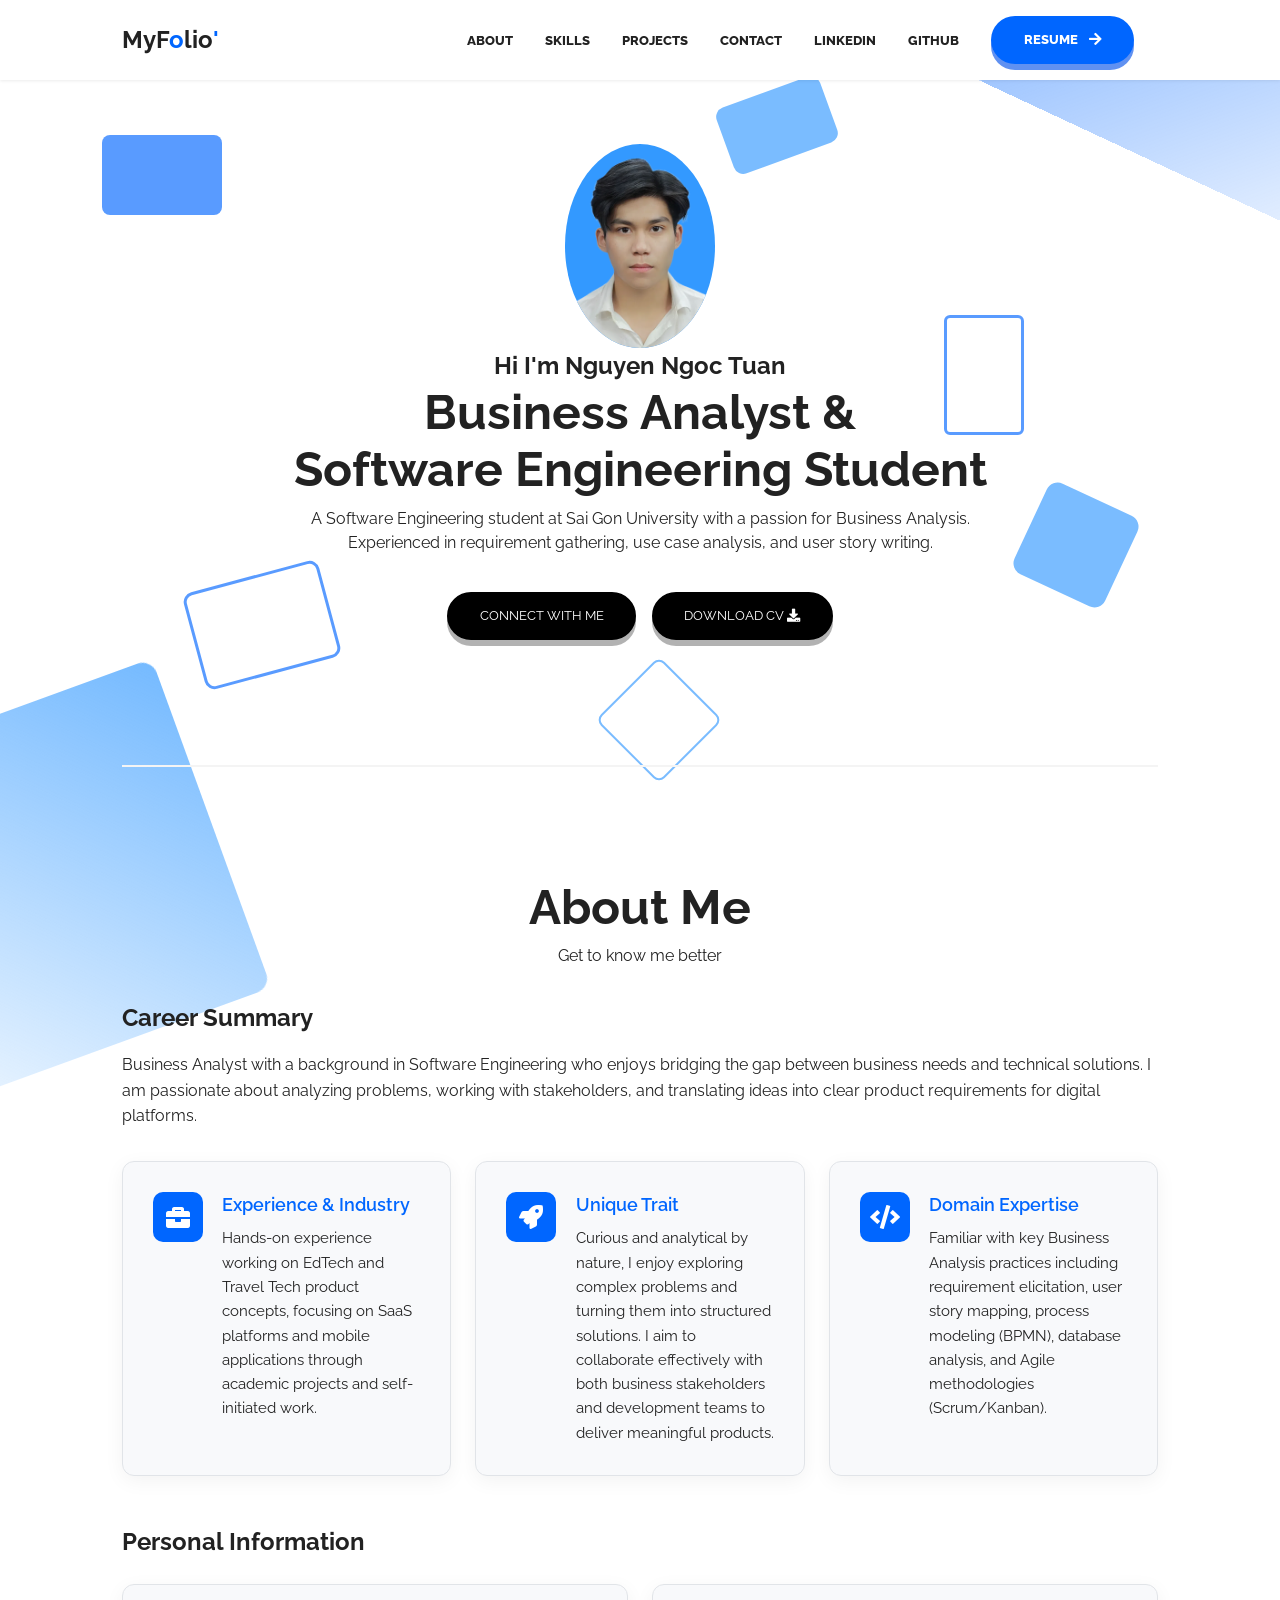
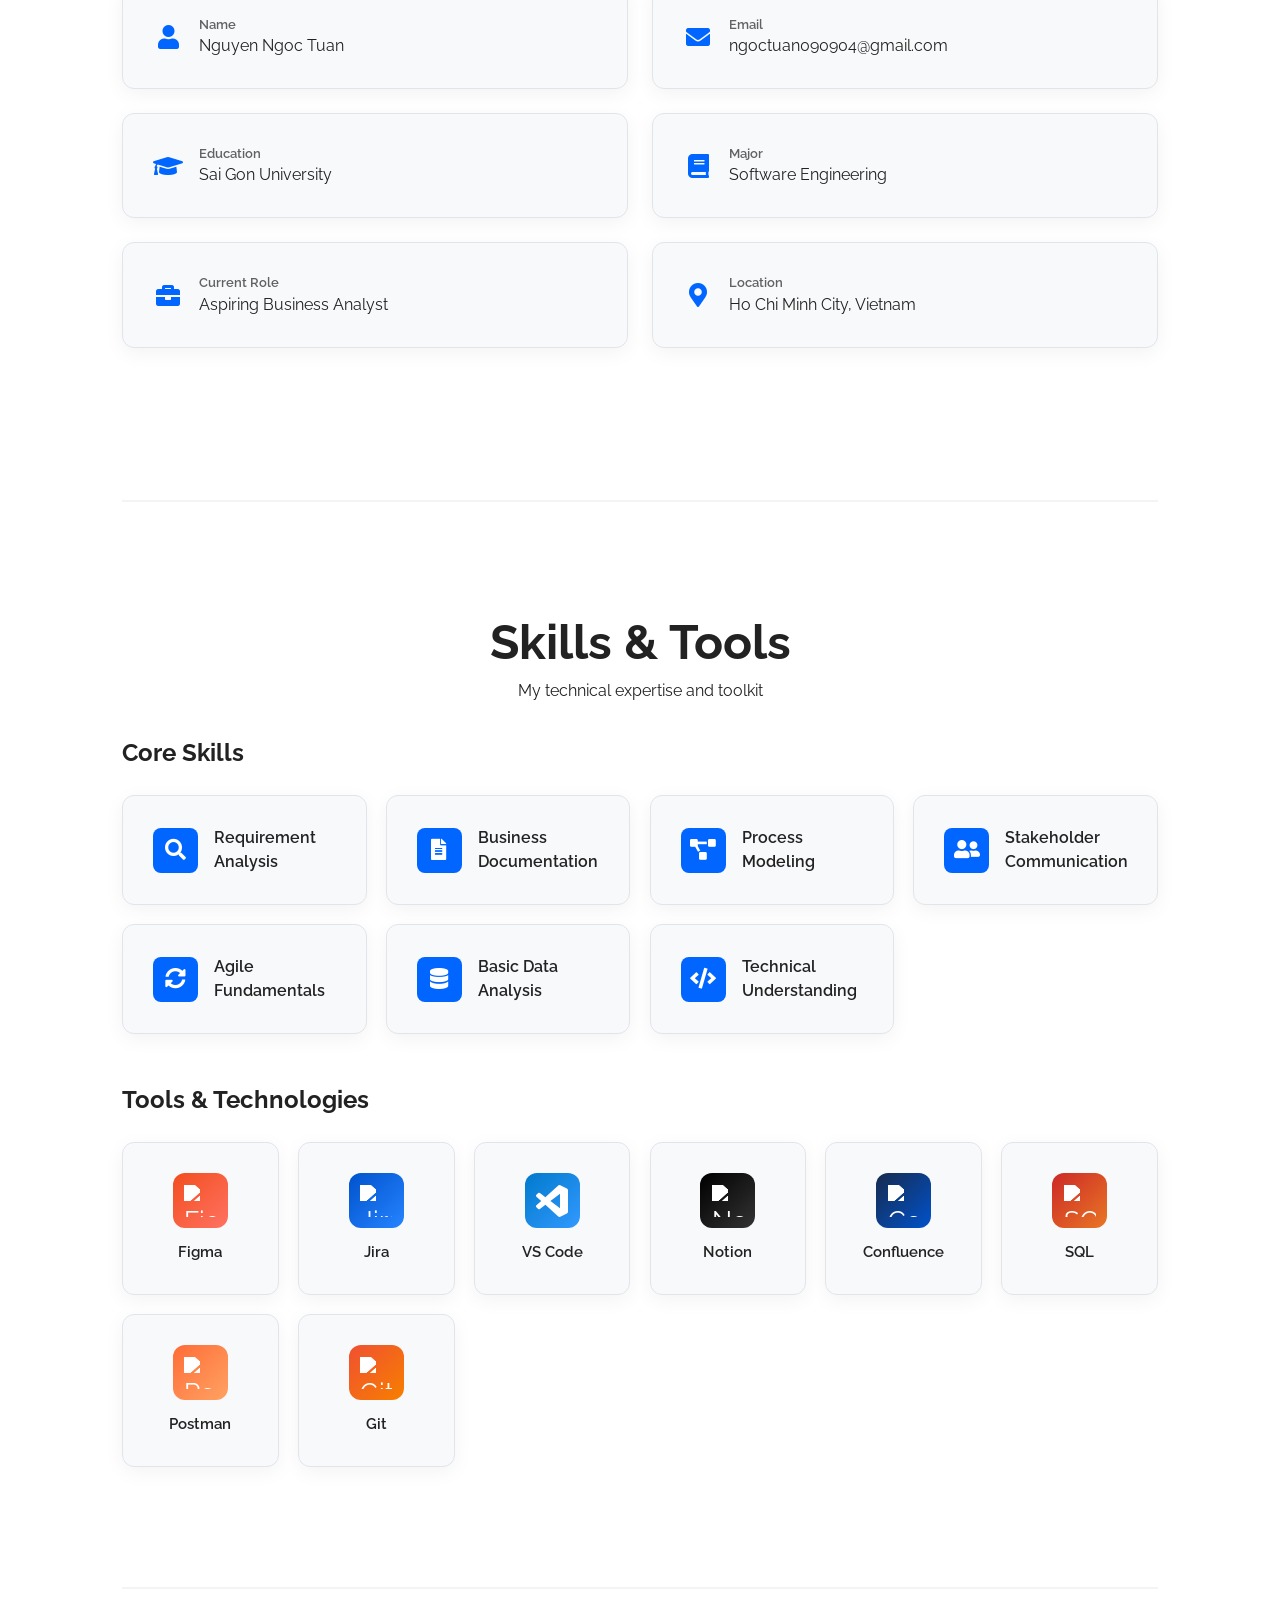
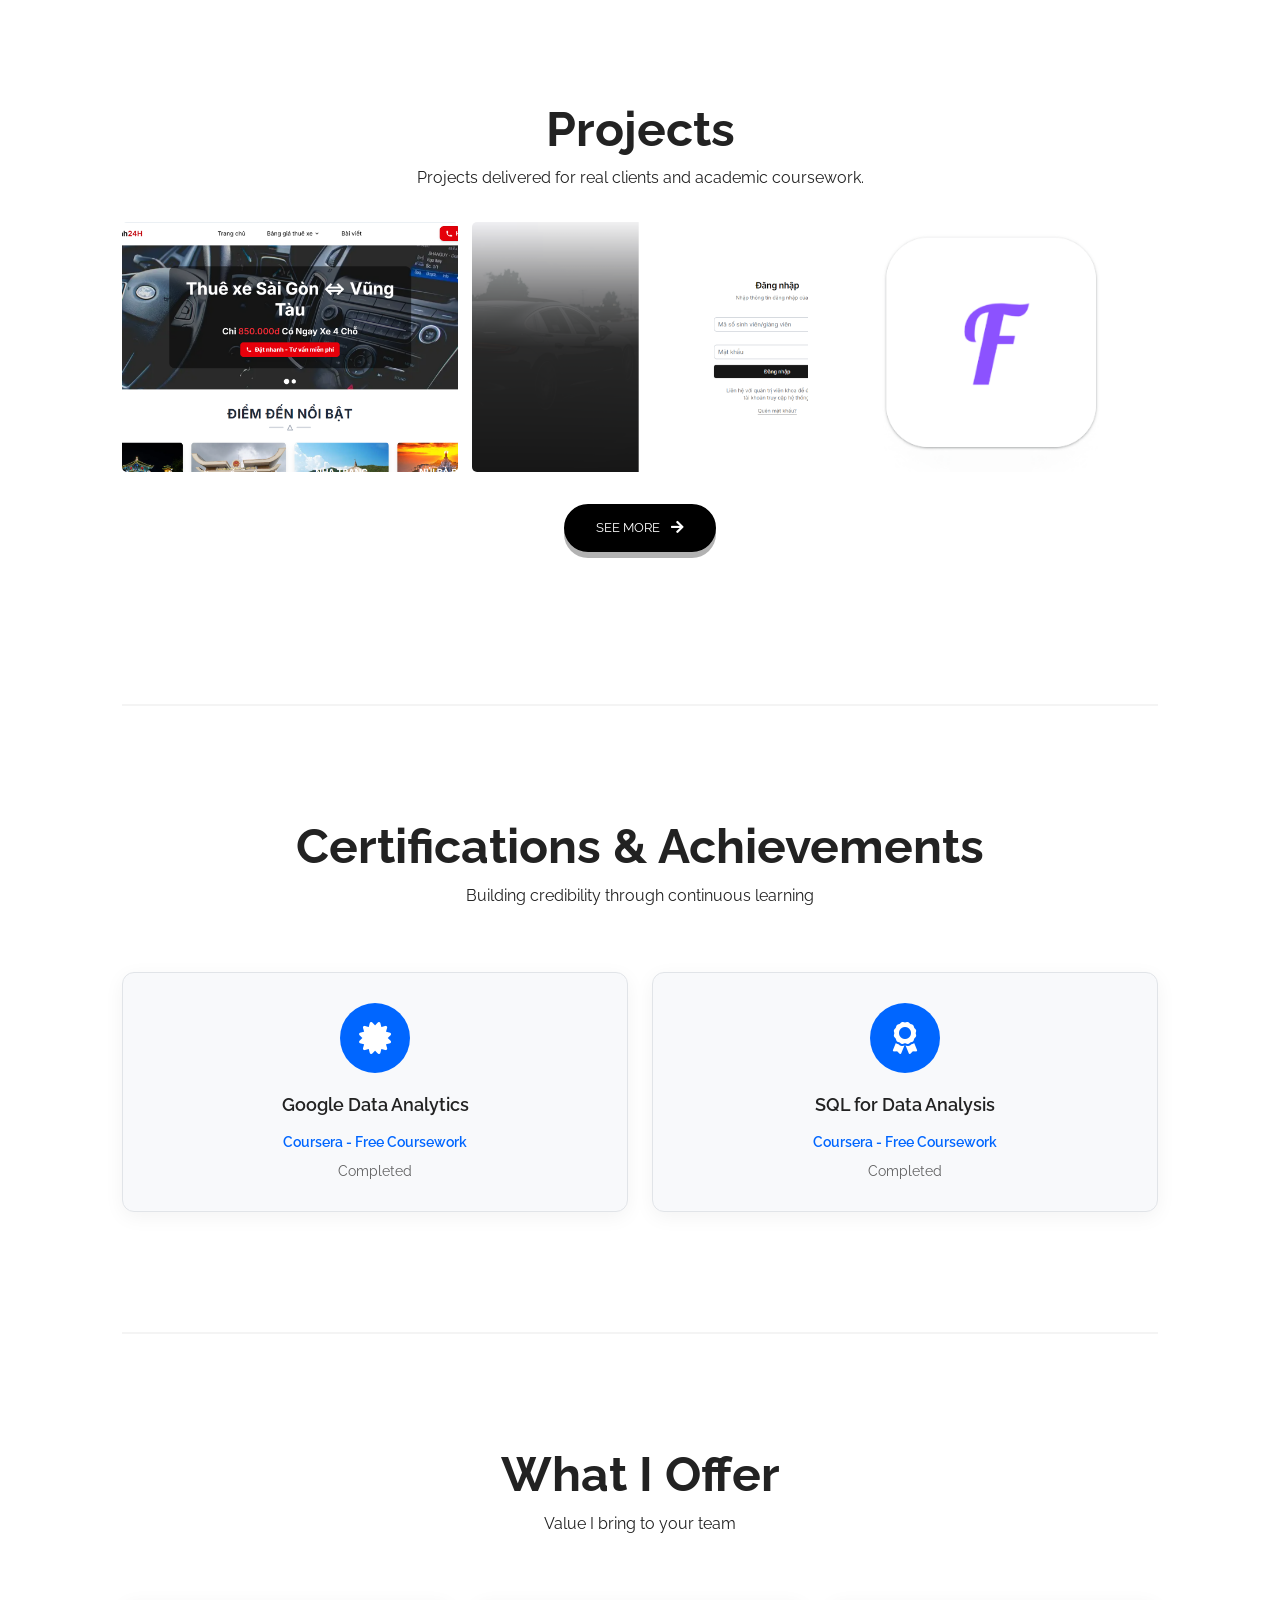
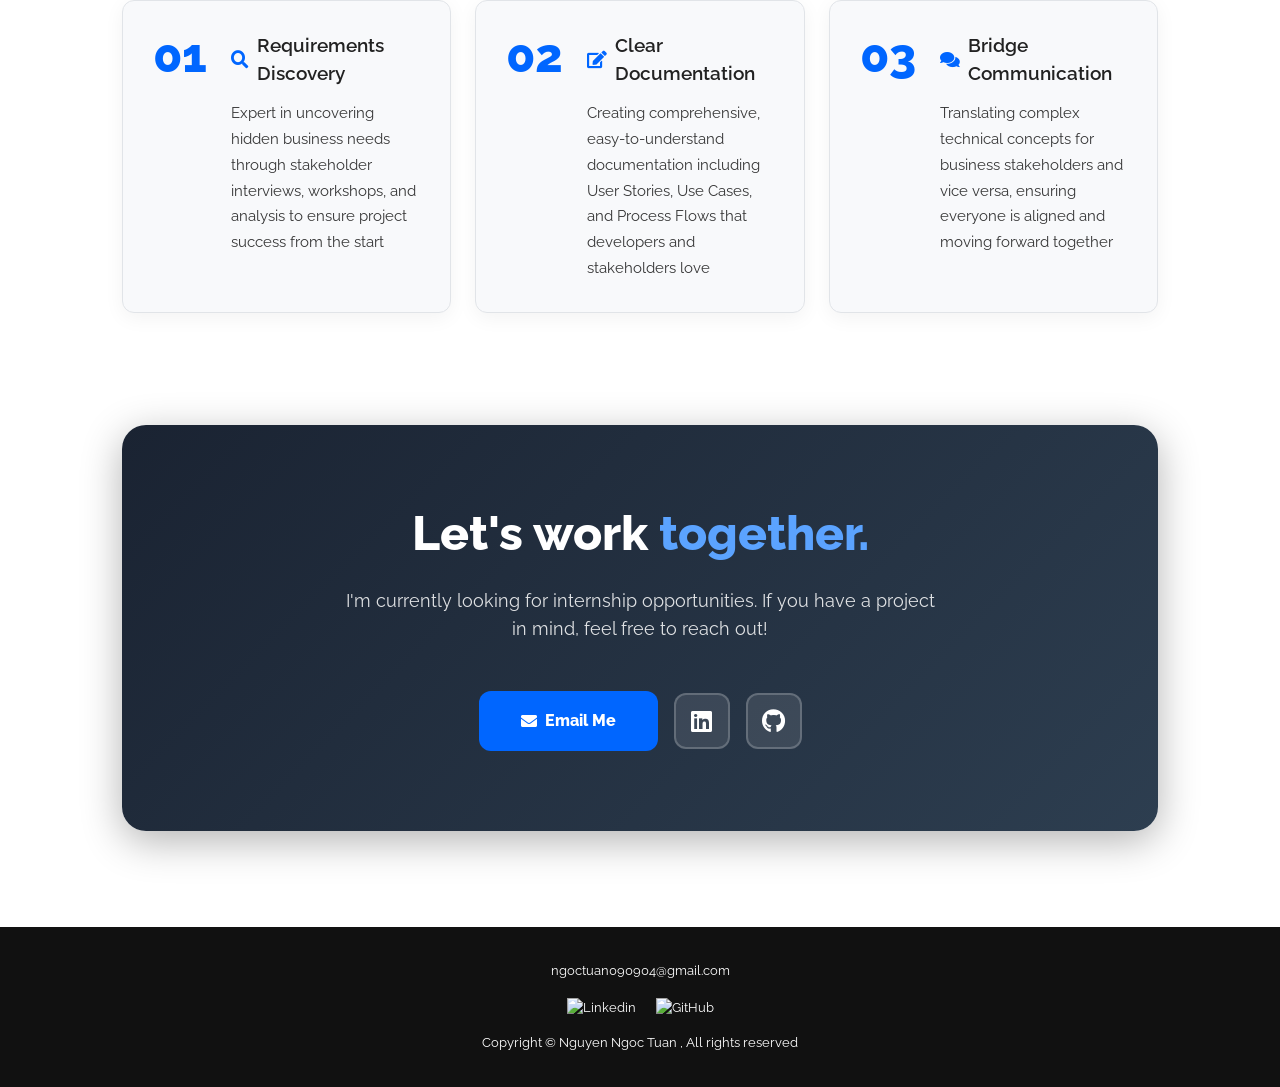
==== commit 4d2b879b: "Add hover animation to nav menu links" ====
--- a/src/index.html
+++ b/src/index.html
@@ -281,48 +281,54 @@
           <h3> Core Skills</h3>
           <div class="skills-grid">
             <div class="skill-item">
-              <div class="skill-icon">
-                <i class="fas fa-chart-line"></i>
-              </div>
-              <span>Business Analysis</span>
-            </div>
-            <div class="skill-item">
-              <div class="skill-icon">
-                <i class="fas fa-file-alt"></i>
-              </div>
-              <span>Documentation</span>
-            </div>
-            <div class="skill-item">
-              <div class="skill-icon">
-                <i class="fas fa-project-diagram"></i>
-              </div>
-              <span>System Integration</span>
-            </div>
-            <div class="skill-item">
-              <div class="skill-icon">
-                <i class="fas fa-tasks"></i>
-              </div>
-              <span>Project Management</span>
-            </div>
-            <div class="skill-item">
-              <div class="skill-icon">
-                <i class="fas fa-users"></i>
-              </div>
-              <span>Stakeholder Management</span>
-            </div>
-            <div class="skill-item">
-              <div class="skill-icon">
-                <i class="fas fa-sync-alt"></i>
-              </div>
-              <span>Agile & Scrum</span>
-            </div>
-            <div class="skill-item">
-              <div class="skill-icon">
-                <i class="fas fa-sitemap"></i>
-              </div>
-              <span>Process Modeling</span>
-            </div>
-          </div>
+  <div class="skill-icon">
+    <i class="fas fa-search"></i>
+  </div>
+  <span>Requirement Analysis</span>
+</div>
+
+<div class="skill-item">
+  <div class="skill-icon">
+    <i class="fas fa-file-alt"></i>
+  </div>
+  <span>Business Documentation</span>
+</div>
+
+<div class="skill-item">
+  <div class="skill-icon">
+    <i class="fas fa-project-diagram"></i>
+  </div>
+  <span>Process Modeling</span>
+</div>
+
+<div class="skill-item">
+  <div class="skill-icon">
+    <i class="fas fa-user-friends"></i>
+  </div>
+  <span>Stakeholder Communication</span>
+</div>
+
+<div class="skill-item">
+  <div class="skill-icon">
+    <i class="fas fa-sync-alt"></i>
+  </div>
+  <span>Agile Fundamentals</span>
+</div>
+
+<div class="skill-item">
+  <div class="skill-icon">
+    <i class="fas fa-database"></i>
+  </div>
+  <span>Basic Data Analysis</span>
+</div>
+
+<div class="skill-item">
+  <div class="skill-icon">
+    <i class="fas fa-code"></i>
+  </div>
+  <span>Technical Understanding</span>
+</div>
+</div>
         </div>
 
         <!-- Tools & Technologies -->
@@ -352,12 +358,6 @@
                 <img src="https://cdn.simpleicons.org/notion/ffffff" alt="Notion" />
               </div>
               <span>Notion</span>
-            </div>
-            <div class="tool-item">
-              <div class="tool-icon lucid">
-                <svg role="img" viewBox="0 0 24 24" xmlns="http://www.w3.org/2000/svg" fill="#ffffff" width="32" height="32"><title>Lucidchart</title><path d="M15.5232 4.6701c-.6861 0-1.2758.5857-1.2758 1.2759v4.5965c0 .6861.5897 1.2758 1.2758 1.2758h4.6004c.69 0 1.2758-.5897 1.2758-1.2758V5.946c0-.6902-.5857-1.2759-1.2758-1.2759Zm.4136 1.6895h3.7731v3.7731h-3.7731Zm-5.7696.5115L2.9999 11.997l7.1673 5.1259V4.6781l-.0004-.0005c-.3385-.2314-.8047-.1794-1.0696.1935ZM6.4054 10.754a.7982.7982 0 0 0-.8052.8012.796.796 0 0 0 .8052.8012h3.191c.447 0 .8052-.3541.8052-.8012a.7982.7982 0 0 0-.8052-.8012Zm9.1178 1.6895c-.6861 0-1.2758.5857-1.2758 1.2759v4.6003c0 .6902.5897 1.2759 1.2758 1.2759h4.6004c.69 0 1.2758-.5857 1.2758-1.2759v-4.6003c0-.6902-.5857-1.2759-1.2758-1.2759Zm.4136 1.6894h3.7731v3.7731h-3.7731Z"/></svg>
-              </div>
-              <span>Lucidchart</span>
             </div>
             <div class="tool-item">
               <div class="tool-icon confluence">
@@ -461,33 +461,17 @@
           <div class="cert-icon">
             <i class="fas fa-certificate"></i>
           </div>
-          <h4>Business Analysis Certification</h4>
-          <p class="cert-issuer">International Institute of Business Analysis (IIBA)</p>
-          <p class="cert-date">Expected 2026</p>
+            <h4>Google Data Analytics</h4>
+            <p class="cert-issuer">Coursera - Free Coursework</p>
+            <p class="cert-date">Completed</p>
         </div>
         <div class="cert-card">
           <div class="cert-icon">
             <i class="fas fa-award"></i>
           </div>
-          <h4>Agile Scrum Master</h4>
-          <p class="cert-issuer">Scrum Alliance</p>
-          <p class="cert-date">2025</p>
-        </div>
-        <div class="cert-card">
-          <div class="cert-icon">
-            <i class="fas fa-trophy"></i>
-          </div>
-          <h4>Top 10% Academic Performance</h4>
-          <p class="cert-issuer">Sai Gon University</p>
-          <p class="cert-date">2024-2025</p>
-        </div>
-        <div class="cert-card">
-          <div class="cert-icon">
-            <i class="fas fa-database"></i>
-          </div>
-          <h4>SQL for Data Analysis</h4>
-          <p class="cert-issuer">Coursera</p>
-          <p class="cert-date">2024</p>
+            <h4>SQL for Data Analysis</h4>
+            <p class="cert-issuer">Coursera - Free Coursework</p>
+            <p class="cert-date">Completed</p>
         </div>
       </div>
     </section>
@@ -522,13 +506,13 @@
             <p>Translating complex technical concepts for business stakeholders and vice versa, ensuring everyone is aligned and moving forward together</p>
           </div>
         </div>
-        <div class="offer-card">
+        <!-- <div class="offer-card">
           <div class="offer-number">04</div>
           <div class="offer-content">
             <h4><i class="fas fa-check-double"></i> Quality Assurance</h4>
             <p>Defining acceptance criteria, coordinating UAT, and ensuring deliverables meet business expectations before deployment</p>
           </div>
-        </div>
+        </div> -->
       </div>
     </section>
 
--- a/src/css/style.css
+++ b/src/css/style.css
@@ -434,9 +434,11 @@
   display: flex;
   align-items: center;
   gap: 1rem;
-  padding: 1rem;
-  background: var(--card-background);
-  border-radius: 8px;
+  padding: 30px;
+  background: #f8f9fb;
+  border: 1px solid #e1e4e8;
+  border-radius: 12px;
+  box-shadow: 0 5px 20px rgba(0, 0, 0, 0.05);
 }
 
 .info-item i {
@@ -483,10 +485,11 @@
 .summary-card {
   display: flex;
   gap: 1.2rem;
-  padding: 1.5rem;
-  background: linear-gradient(135deg, var(--card-background) 0%, var(--bg-primary) 100%);
+  padding: 30px;
+  background: #f8f9fb;
+  border: 1px solid #e1e4e8;
   border-radius: 12px;
-  box-shadow: 0 2px 10px rgba(0, 0, 0, 0.05);
+  box-shadow: 0 5px 20px rgba(0, 0, 0, 0.05);
 }
 
 .summary-icon {
@@ -550,9 +553,11 @@
   display: flex;
   align-items: center;
   gap: 1rem;
-  padding: 1.2rem;
-  background: var(--card-background);
-  border-radius: 10px;
+  padding: 30px;
+  background: #f8f9fb;
+  border: 1px solid #e1e4e8;
+  border-radius: 12px;
+  box-shadow: 0 5px 20px rgba(0, 0, 0, 0.05);
 }
 
 .skill-icon {
@@ -585,9 +590,11 @@
   flex-direction: column;
   align-items: center;
   gap: 0.8rem;
-  padding: 1.5rem 1rem;
-  background: var(--card-background);
+  padding: 30px;
+  background: #f8f9fb;
+  border: 1px solid #e1e4e8;
   border-radius: 12px;
+  box-shadow: 0 5px 20px rgba(0, 0, 0, 0.05);
 }
 
 .tool-icon {
@@ -647,9 +654,11 @@
 }
 
 .cert-card {
-  padding: 2rem;
-  background: var(--card-background);
+  padding: 30px;
+  background: #f8f9fb;
+  border: 1px solid #e1e4e8;
   border-radius: 12px;
+  box-shadow: 0 5px 20px rgba(0, 0, 0, 0.05);
   text-align: center;
 }
 
@@ -703,9 +712,11 @@
 .offer-card {
   display: flex;
   gap: 1.5rem;
-  padding: 2rem;
-  background: var(--card-background);
+  padding: 30px;
+  background: #f8f9fb;
+  border: 1px solid #e1e4e8;
   border-radius: 12px;
+  box-shadow: 0 5px 20px rgba(0, 0, 0, 0.05);
 }
 
 .offer-number {
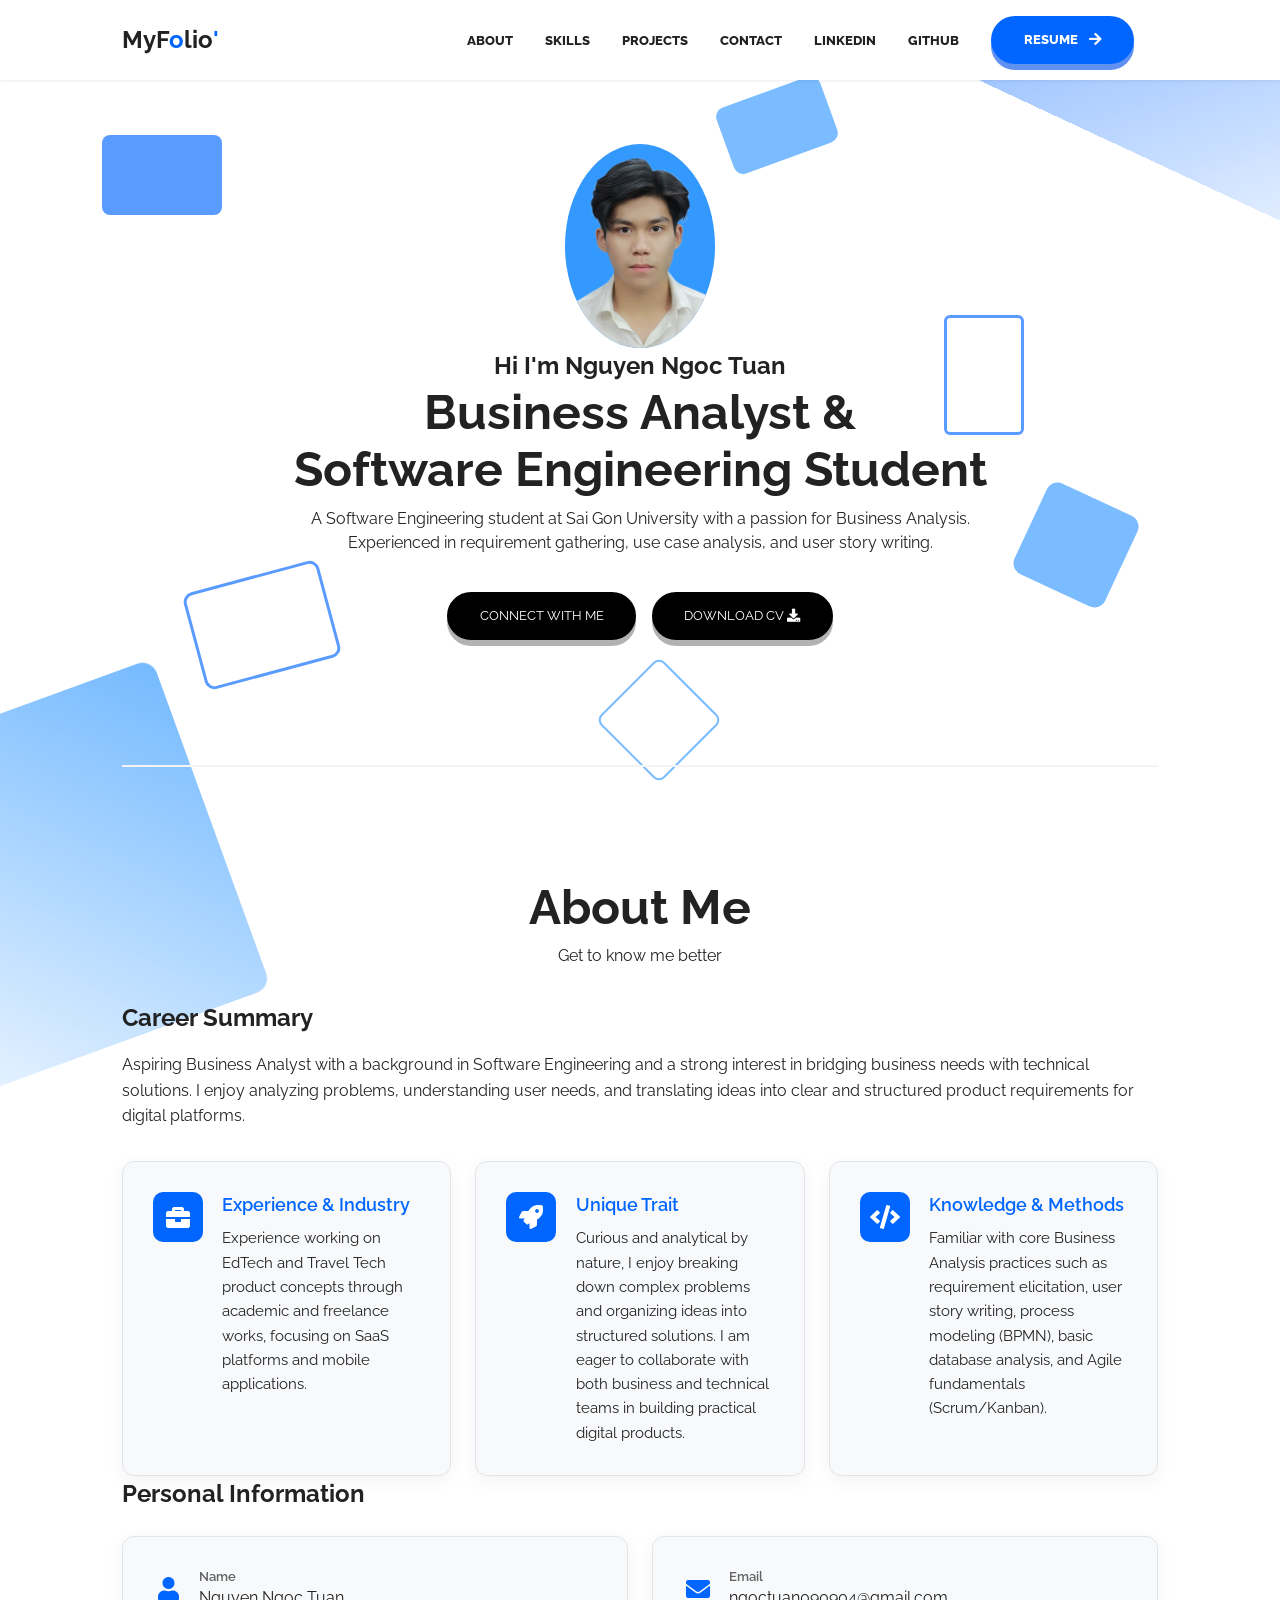
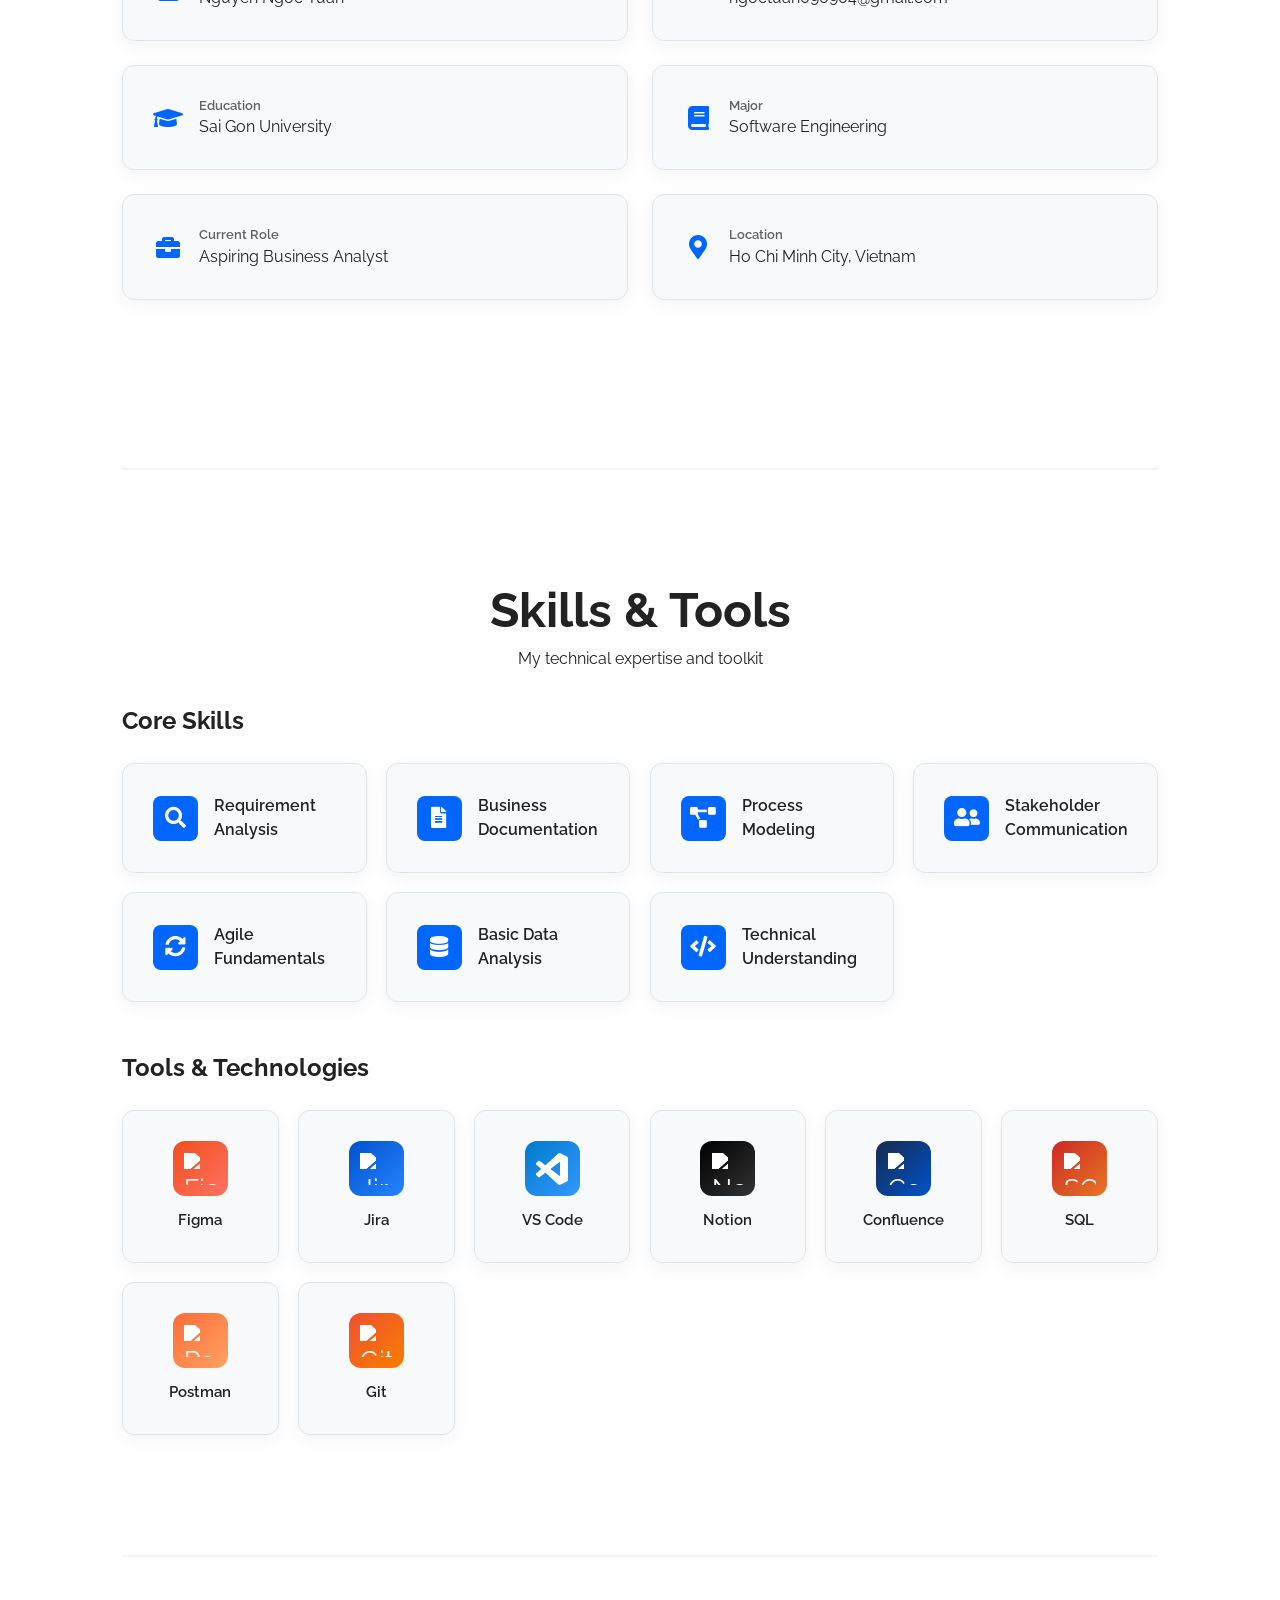
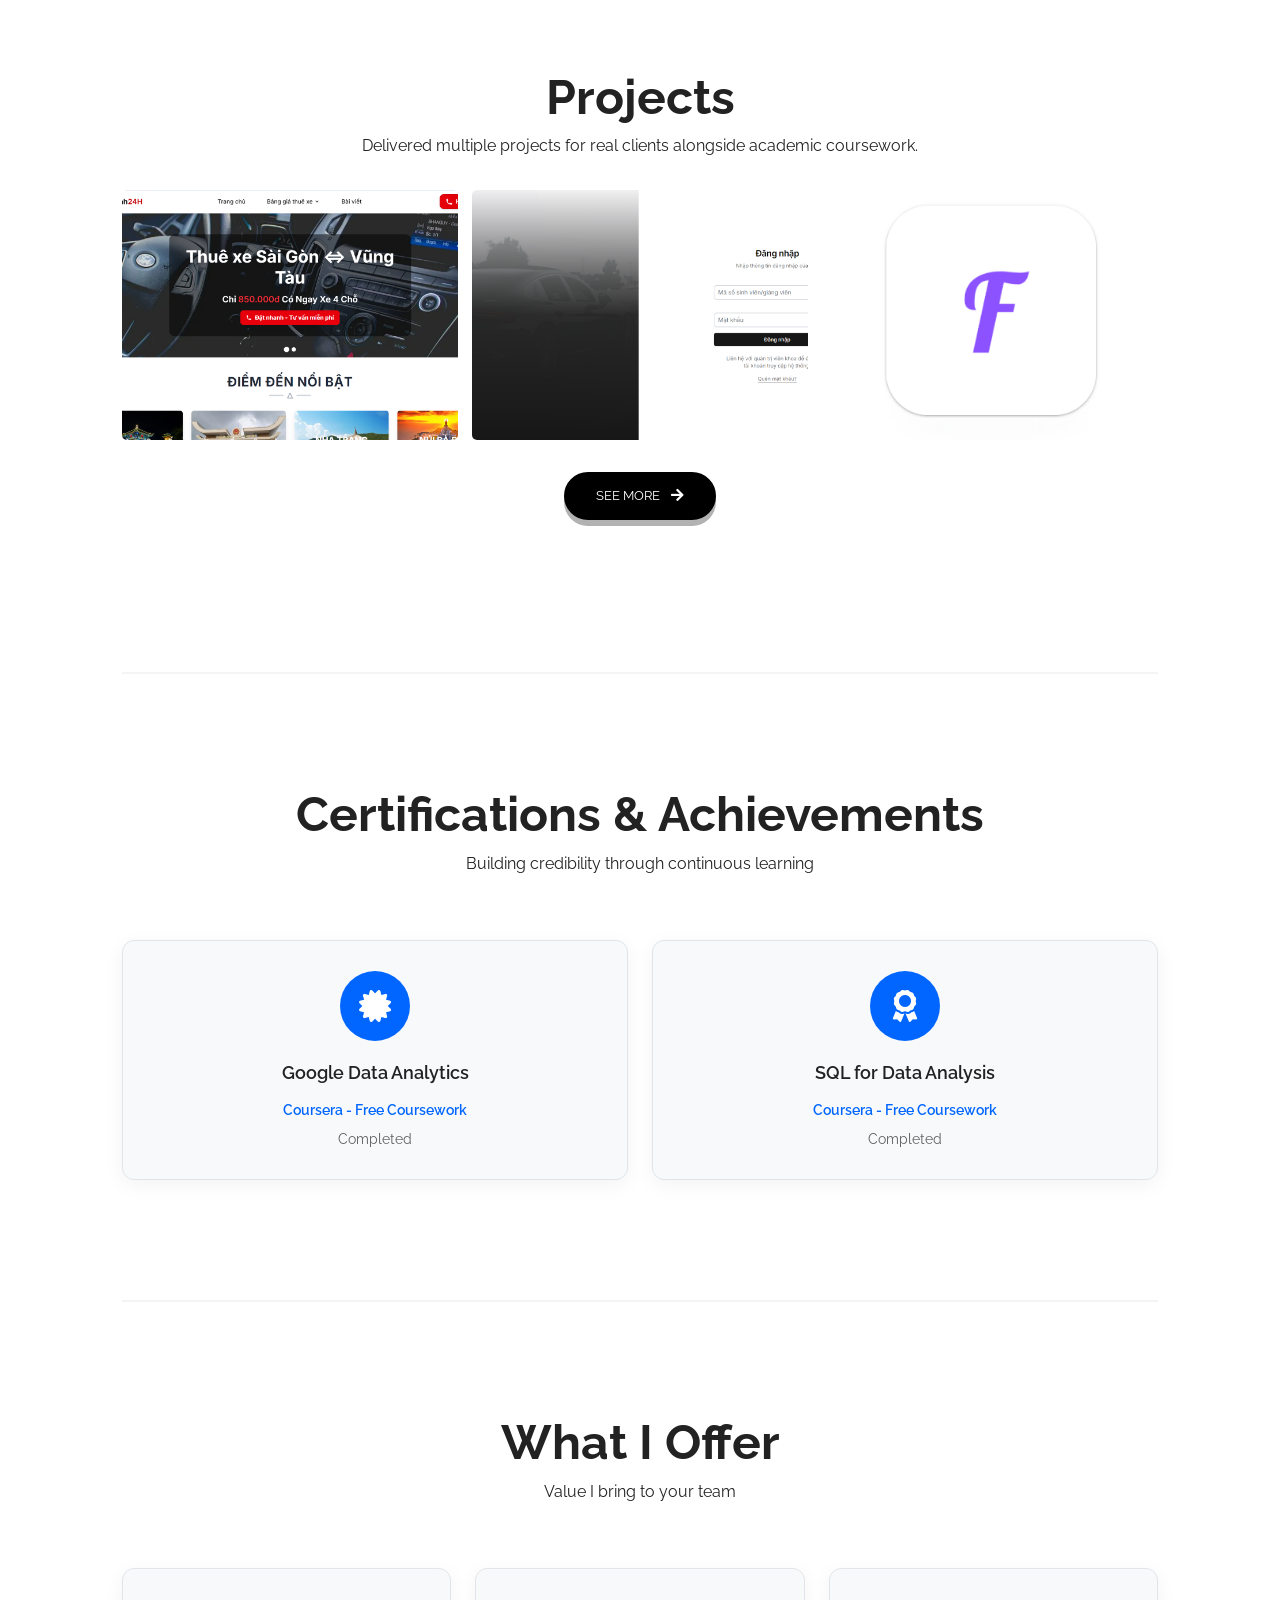
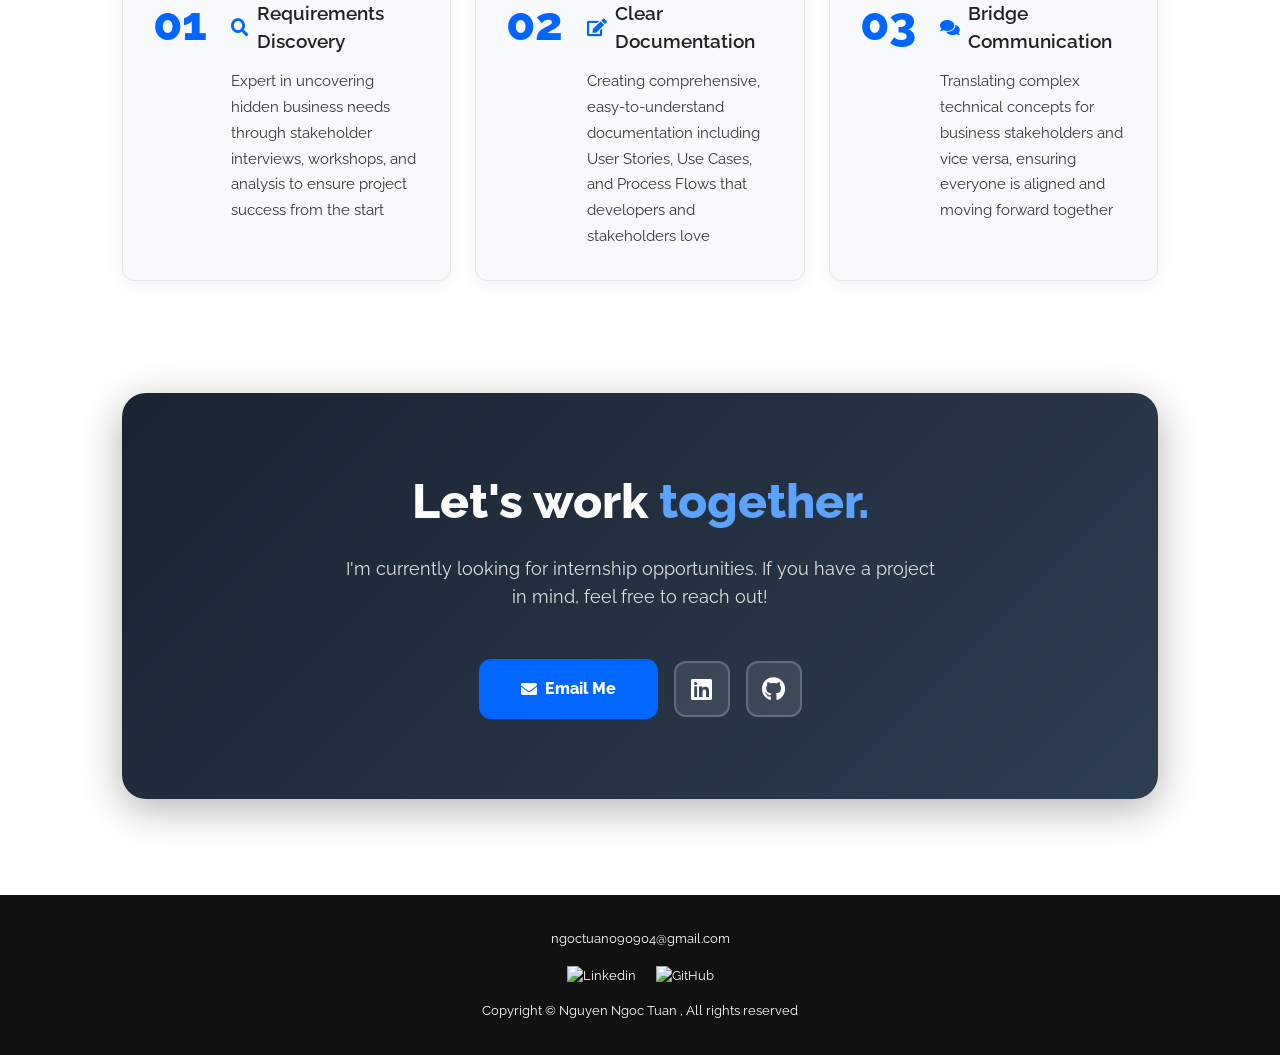
==== commit da4db86f: "Add hover animation to nav menu links" ====
--- a/src/index.html
+++ b/src/index.html
@@ -115,7 +115,7 @@
             <li>
               <a
                 class="nav-link btn btn-primary"
-                href="MyCV.pdf"
+                href="NguyenNgocTuan_CV_BusinessAnalyst.pdf"
                 target="_blank"
                 >RESUME <i class="fas fa-arrow-right"></i
               ></a>
@@ -164,7 +164,7 @@
             >Connect With Me</a
           >
           <a
-            href="MyCV.pdf"
+            href="NguyenNgocTuan_CV_BusinessAnalyst.pdf"
             class="btn btn-secondary"
             download
             >Download CV  <i class="fas fa-download"></i
@@ -185,38 +185,50 @@
         <div class="about-text">
           <!-- Career Summary -->
           <div class="career-summary">
-            <h3>Career Summary</h3>
-            <p style="margin-bottom: 2rem; line-height: 1.6;">Business Analyst with a background in Software Engineering who enjoys bridging the gap between business needs and technical solutions. I am passionate about analyzing problems, working with stakeholders, and translating ideas into clear product requirements for digital platforms.</p>
-            <div class="summary-cards">
-              <div class="summary-card">
-                <div class="summary-icon">
-                  <i class="fas fa-briefcase"></i>
-                </div>
-                <div class="summary-content">
-                  <h4>Experience & Industry</h4>
-                  <p>Hands-on experience working on EdTech and Travel Tech product concepts, focusing on SaaS platforms and mobile applications through academic projects and self-initiated work.</p>
-                </div>
-              </div>
-              <div class="summary-card">
-                <div class="summary-icon">
-                  <i class="fas fa-rocket"></i>
-                </div>
-                <div class="summary-content">
-                  <h4>Unique Trait</h4>
-                  <p>Curious and analytical by nature, I enjoy exploring complex problems and turning them into structured solutions. I aim to collaborate effectively with both business stakeholders and development teams to deliver meaningful products.</p>
-                </div>
-              </div>
-              <div class="summary-card">
-                <div class="summary-icon">
-                  <i class="fas fa-code"></i>
-                </div>
-                <div class="summary-content">
-                  <h4>Domain Expertise</h4>
-                  <p>Familiar with key Business Analysis practices including requirement elicitation, user story mapping, process modeling (BPMN), database analysis, and Agile methodologies (Scrum/Kanban).</p>
-                </div>
-              </div>
-            </div>
-          </div>
+<h3>Career Summary</h3>
+<p style="margin-bottom: 2rem; line-height: 1.6;">
+Aspiring Business Analyst with a background in Software Engineering and a strong interest in bridging business needs with technical solutions. I enjoy analyzing problems, understanding user needs, and translating ideas into clear and structured product requirements for digital platforms.
+</p>
+
+<div class="summary-cards">
+
+  <div class="summary-card">
+    <div class="summary-icon">
+      <i class="fas fa-briefcase"></i>
+    </div>
+    <div class="summary-content">
+      <h4>Experience & Industry</h4>
+      <p>
+      Experience working on EdTech and Travel Tech product concepts through academic and freelance works, focusing on SaaS platforms and mobile applications.
+      </p>
+    </div>
+  </div>
+
+  <div class="summary-card">
+    <div class="summary-icon">
+      <i class="fas fa-rocket"></i>
+    </div>
+    <div class="summary-content">
+      <h4>Unique Trait</h4>
+      <p>
+      Curious and analytical by nature, I enjoy breaking down complex problems and organizing ideas into structured solutions. I am eager to collaborate with both business and technical teams in building practical digital products.
+      </p>
+    </div>
+  </div>
+
+  <div class="summary-card">
+    <div class="summary-icon">
+      <i class="fas fa-code"></i>
+    </div>
+    <div class="summary-content">
+      <h4>Knowledge & Methods</h4>
+      <p>
+      Familiar with core Business Analysis practices such as requirement elicitation, user story writing, process modeling (BPMN), basic database analysis, and Agile fundamentals (Scrum/Kanban).
+      </p>
+    </div>
+  </div>
+
+</div>
                   
           <h3>Personal Information</h3>
           <div class="personal-info">
@@ -393,7 +405,7 @@
       <div class="division"></div>
       <div class="content-text">
         <h2>Projects</h2>
-        <p>Projects delivered for real clients and academic coursework.</p>
+<p>Delivered multiple projects for real clients alongside academic coursework.</p>
       </div>
 
       <article class="project">
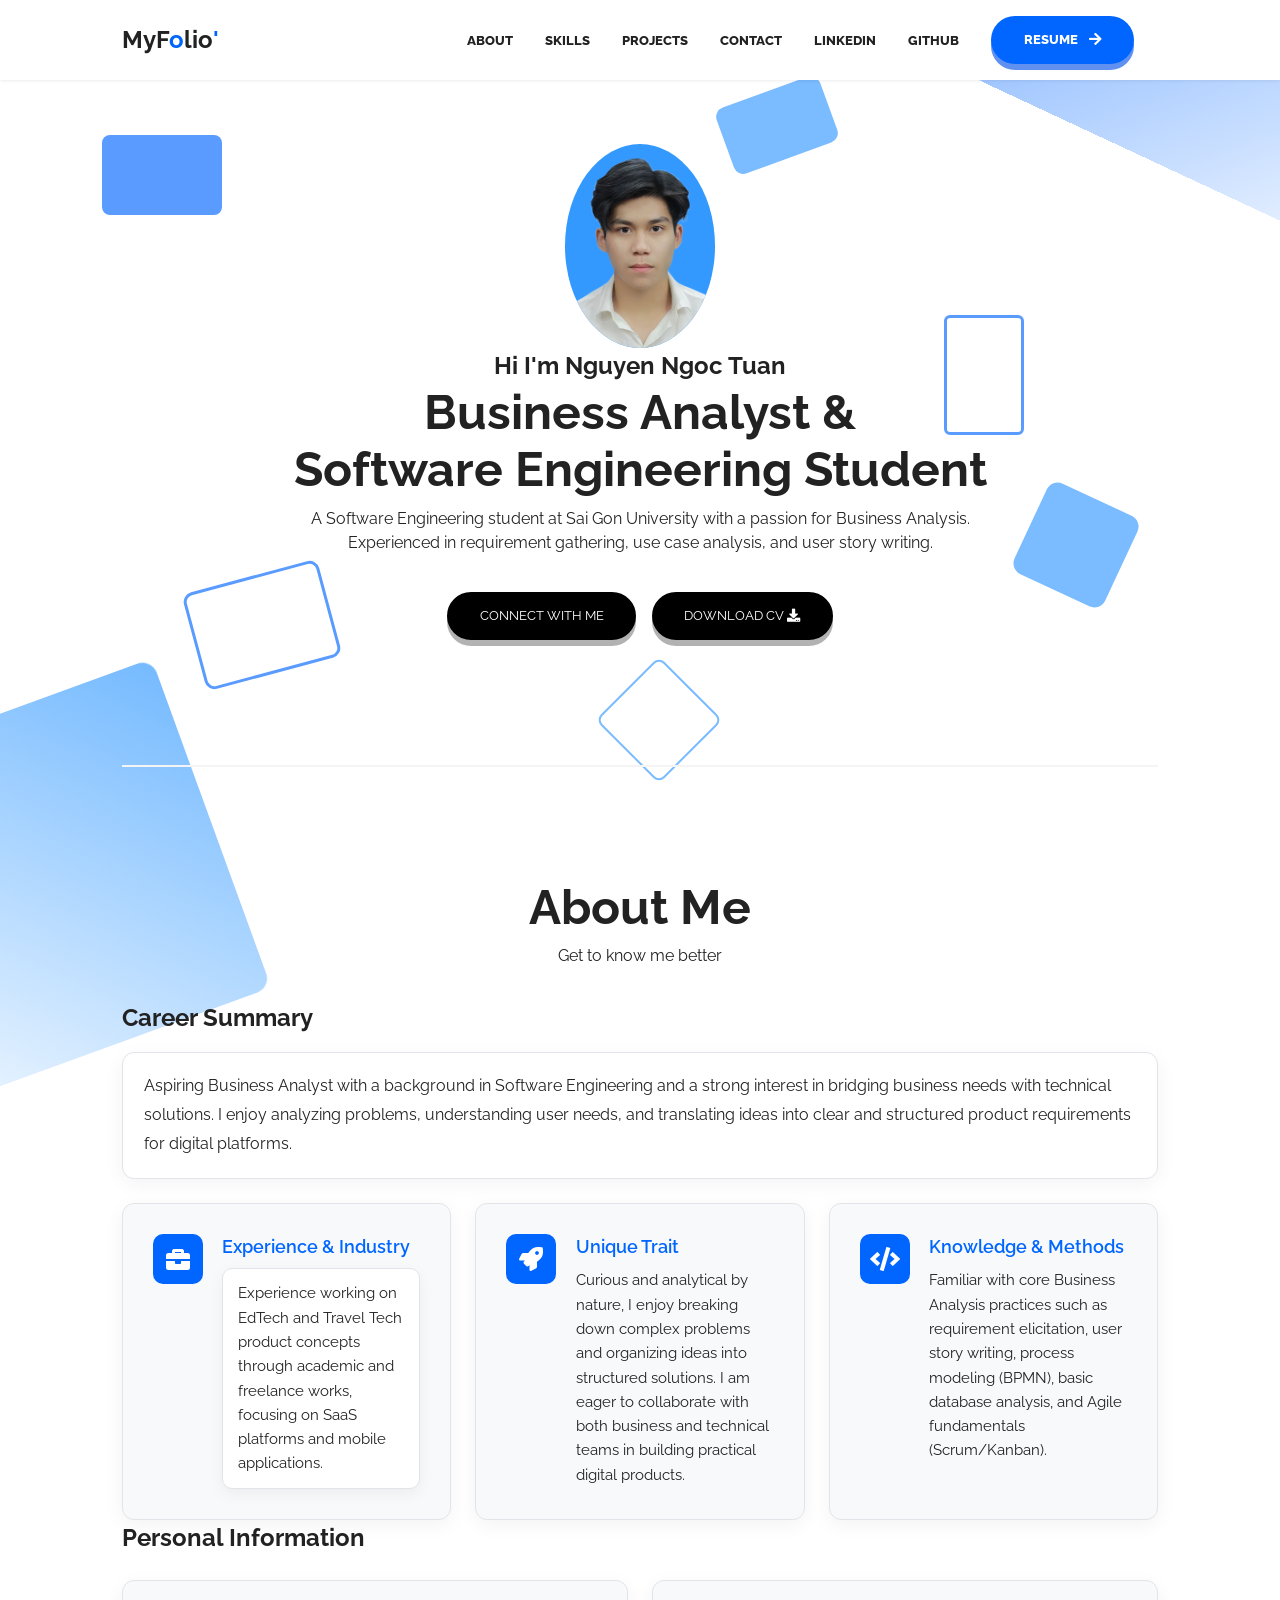
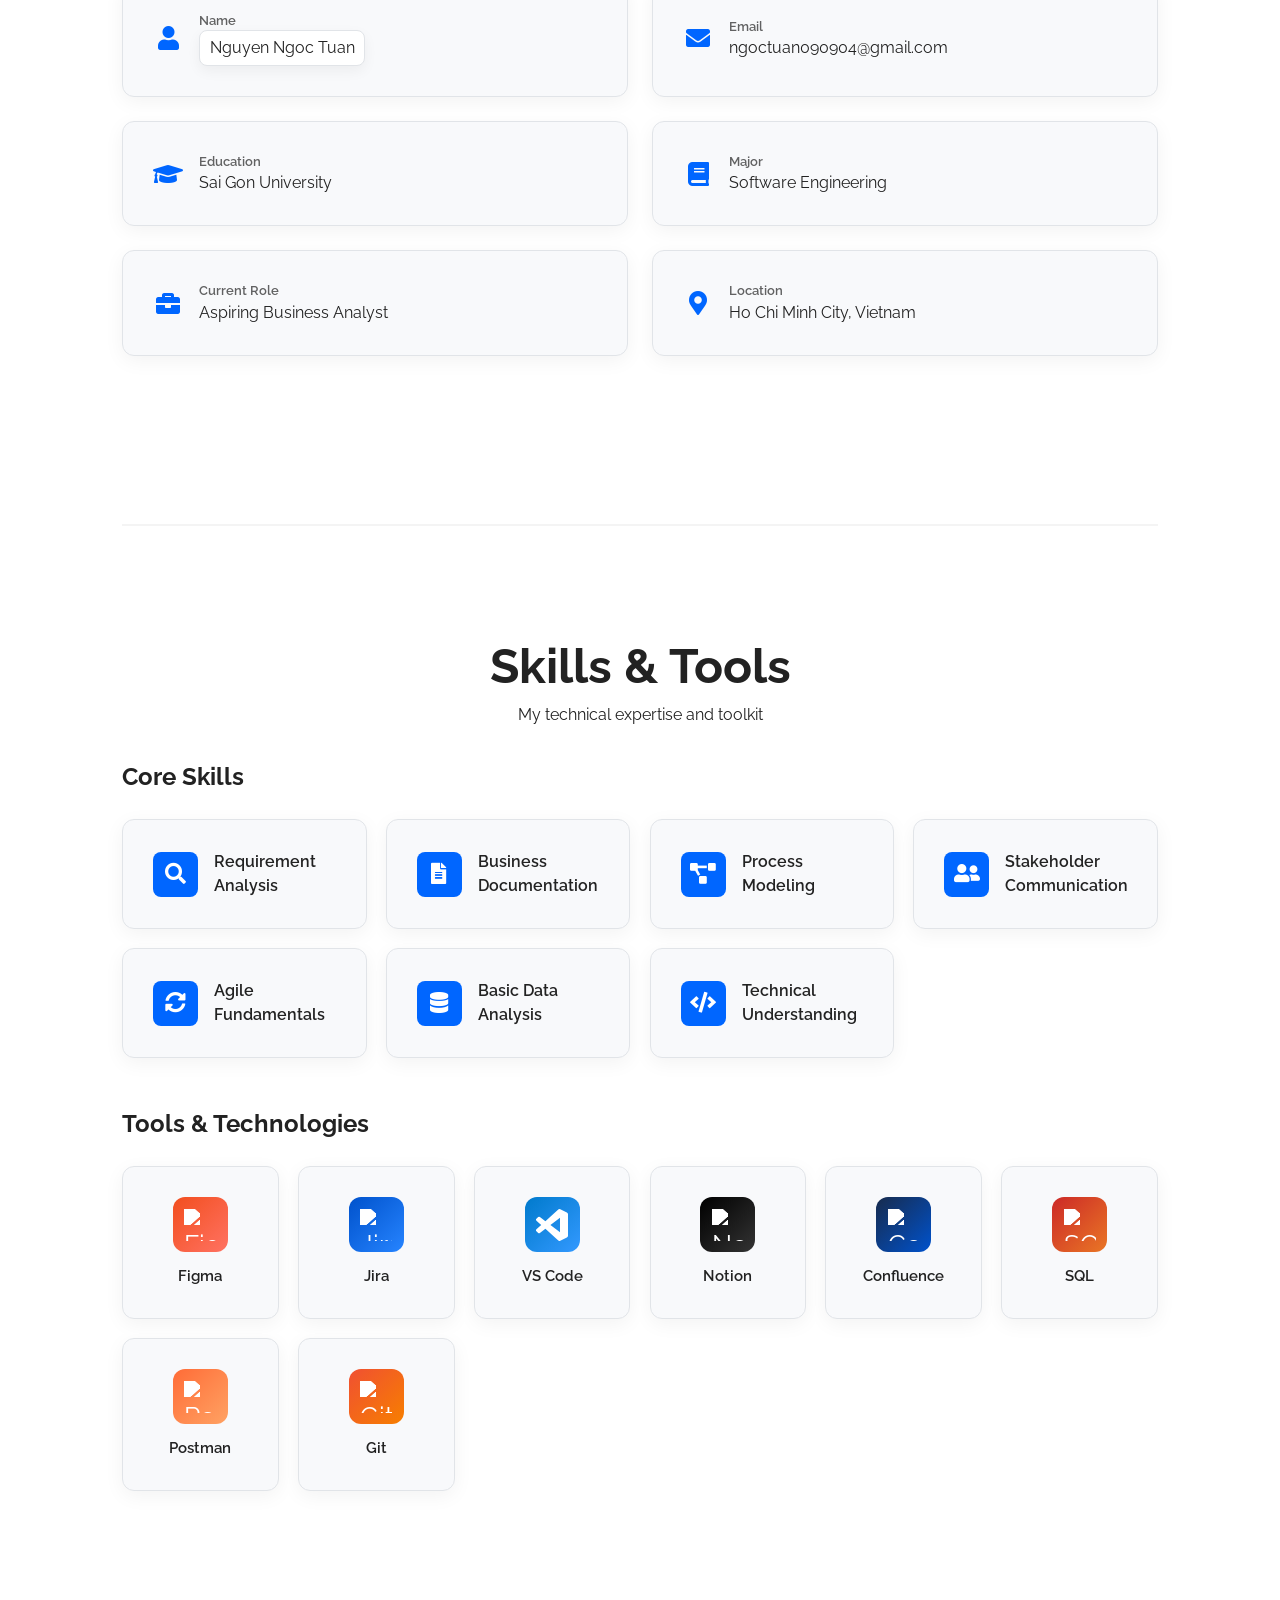
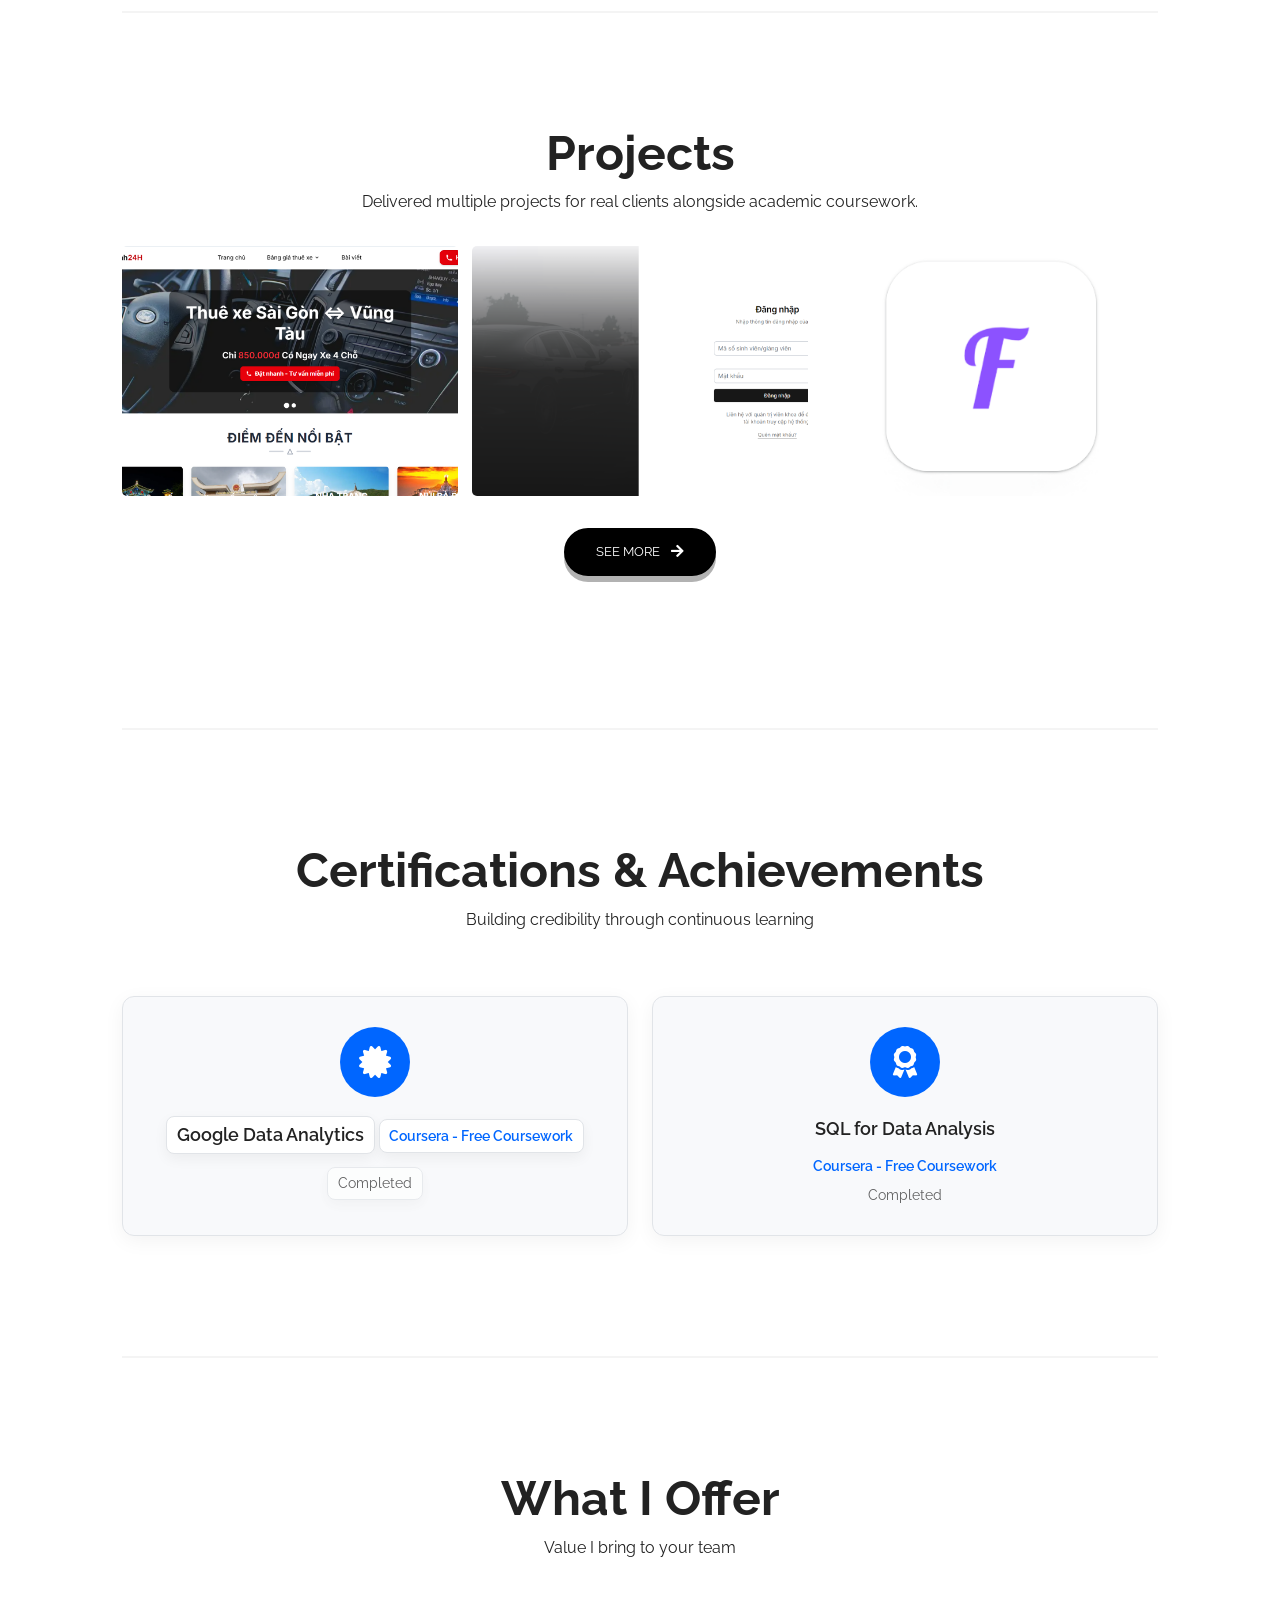
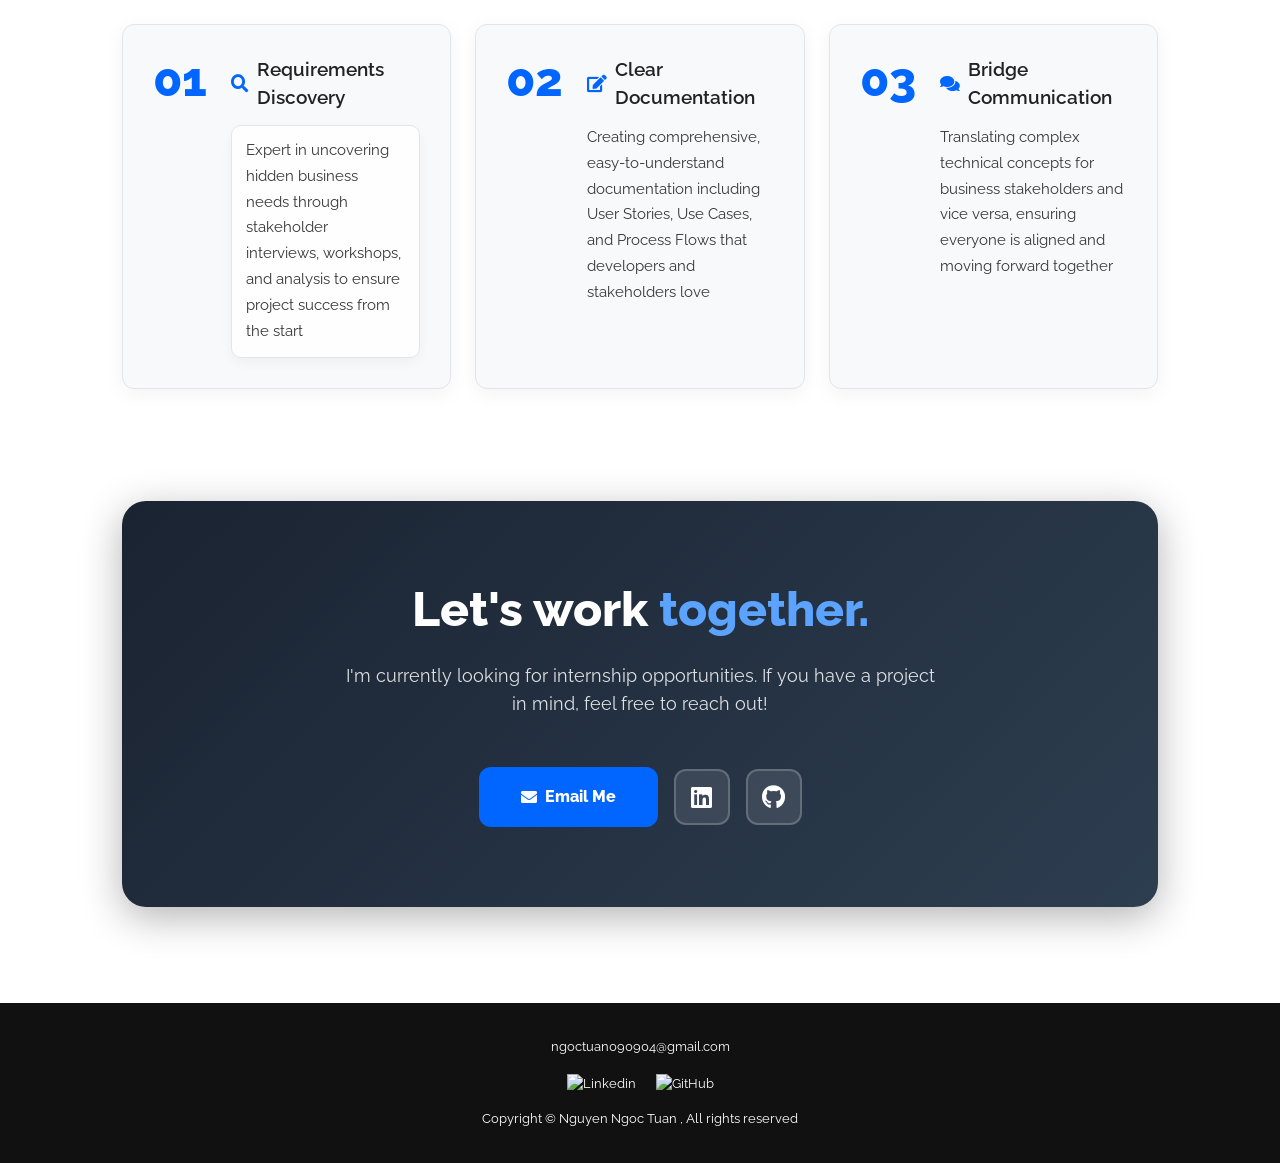
==== commit 04f7a7d8: "Add FinTracker case study HTML page with project overview, features, gallery, and documentation" ====
--- a/src/index.html
+++ b/src/index.html
@@ -101,8 +101,8 @@
       <nav class="navbar">
         <div class="container">
           <!-- Logo -->
-            <h1 id="logo" style="cursor:none;">
-            <p>MyF<span style="color: #0066FF;">o</span>lio<span style="color: #0066FF;">'</span></p>
+            <h1 id="logo" style="cursor:none; font-weight: bold;">
+            <p  style=" font-weight: bold;">MyF<span style="color: #0066FF;  font-weight: bold;">o</span>lio<span style="color: #0066FF;">'</span></p>
           </h1>
           <!-- Navbar links -->
           <ul class="nav-menu">
@@ -186,7 +186,7 @@
           <!-- Career Summary -->
           <div class="career-summary">
 <h3>Career Summary</h3>
-<p style="margin-bottom: 2rem; line-height: 1.6;">
+<p class="about-intro-panel">
 Aspiring Business Analyst with a background in Software Engineering and a strong interest in bridging business needs with technical solutions. I enjoy analyzing problems, understanding user needs, and translating ideas into clear and structured product requirements for digital platforms.
 </p>
 
@@ -198,7 +198,7 @@
     </div>
     <div class="summary-content">
       <h4>Experience & Industry</h4>
-      <p>
+      <p class="text-focus-panel">
       Experience working on EdTech and Travel Tech product concepts through academic and freelance works, focusing on SaaS platforms and mobile applications.
       </p>
     </div>
@@ -236,7 +236,7 @@
               <i class="fas fa-user"></i>
               <div class="info-text">
                 <span class="info-label">Name</span>
-                <span class="info-value">Nguyen Ngoc Tuan</span>
+                <span class="info-value text-focus-inline">Nguyen Ngoc Tuan</span>
               </div>
             </div>
             <div class="info-item">
@@ -439,20 +439,15 @@
           </div>
         </div>
 
-        <!-- Porject 3 -->
-        <div href="" class="card">
+        <!-- Project 3 -->
+        <a href="fintracker-case-study.html" class="card">
           <div class="project-info">
             <div class="project-bio">
               <h3>FinTracker– Personal Finance Management App</h3>
               <p>ERD, SQL, Data Modeling</p>
             </div>
-
-            <div class="project-link">
-              <a href="https://github.com/DanhCaTuanNgoc/Fintrack-Flutter" target="_blank"><i class="fab fa-github"></i></a>
-              <a href="https://play.google.com/store/apps/details?id=com.TuanNgoc.fintrack" target="_blank"><i class="fas fa-globe"></i></a>
-            </div>
-          </div>
-        </div>
+          </div>
+        </a>
       </article>
 
       <a href="https://github.com/DanhCaTuanNgoc" class="btn btn-secondary"
@@ -473,9 +468,9 @@
           <div class="cert-icon">
             <i class="fas fa-certificate"></i>
           </div>
-            <h4>Google Data Analytics</h4>
-            <p class="cert-issuer">Coursera - Free Coursework</p>
-            <p class="cert-date">Completed</p>
+            <h4 class="text-focus-inline">Google Data Analytics</h4>
+            <p class="cert-issuer text-focus-inline">Coursera - Free Coursework</p>
+            <p class="cert-date text-focus-inline">Completed</p>
         </div>
         <div class="cert-card">
           <div class="cert-icon">
@@ -501,7 +496,7 @@
           <div class="offer-number">01</div>
           <div class="offer-content">
             <h4><i class="fas fa-search"></i> Requirements Discovery</h4>
-            <p>Expert in uncovering hidden business needs through stakeholder interviews, workshops, and analysis to ensure project success from the start</p>
+            <p class="text-focus-panel">Expert in uncovering hidden business needs through stakeholder interviews, workshops, and analysis to ensure project success from the start</p>
           </div>
         </div>
         <div class="offer-card">
--- a/src/css/style.css
+++ b/src/css/style.css
@@ -271,6 +271,7 @@
 
 .navbar .btn {
   margin-right: 1.5rem;
+  cursor: pointer;
 }
 
 .fas.fa-arrow-right {
@@ -324,6 +325,35 @@
   height: 2px;
   background-color: var(--card-background);
   margin: 5.5rem 0;
+}
+
+/* White text panels for selected content lines */
+.text-focus-panel {
+  display: inline-block;
+  background: #ffffff;
+  border: 1px solid #e1e4e8;
+  border-radius: 10px;
+  box-shadow: 0 5px 16px rgba(0, 0, 0, 0.05);
+  padding: 0.75rem 0.9rem;
+}
+
+.text-focus-inline {
+  display: inline-block;
+  background: #ffffff;
+  border: 1px solid #e1e4e8;
+  border-radius: 8px;
+  box-shadow: 0 5px 14px rgba(0, 0, 0, 0.05);
+  padding: 0.32rem 0.6rem;
+}
+
+.about-intro-panel {
+  background: #ffffff;
+  border: 1px solid #e1e4e8;
+  border-radius: 12px;
+  box-shadow: 0 5px 20px rgba(0, 0, 0, 0.05);
+  padding: 1.2rem 1.3rem;
+  margin-bottom: 2rem;
+  line-height: 1.6;
 }
 /* Projects */
 #projects {
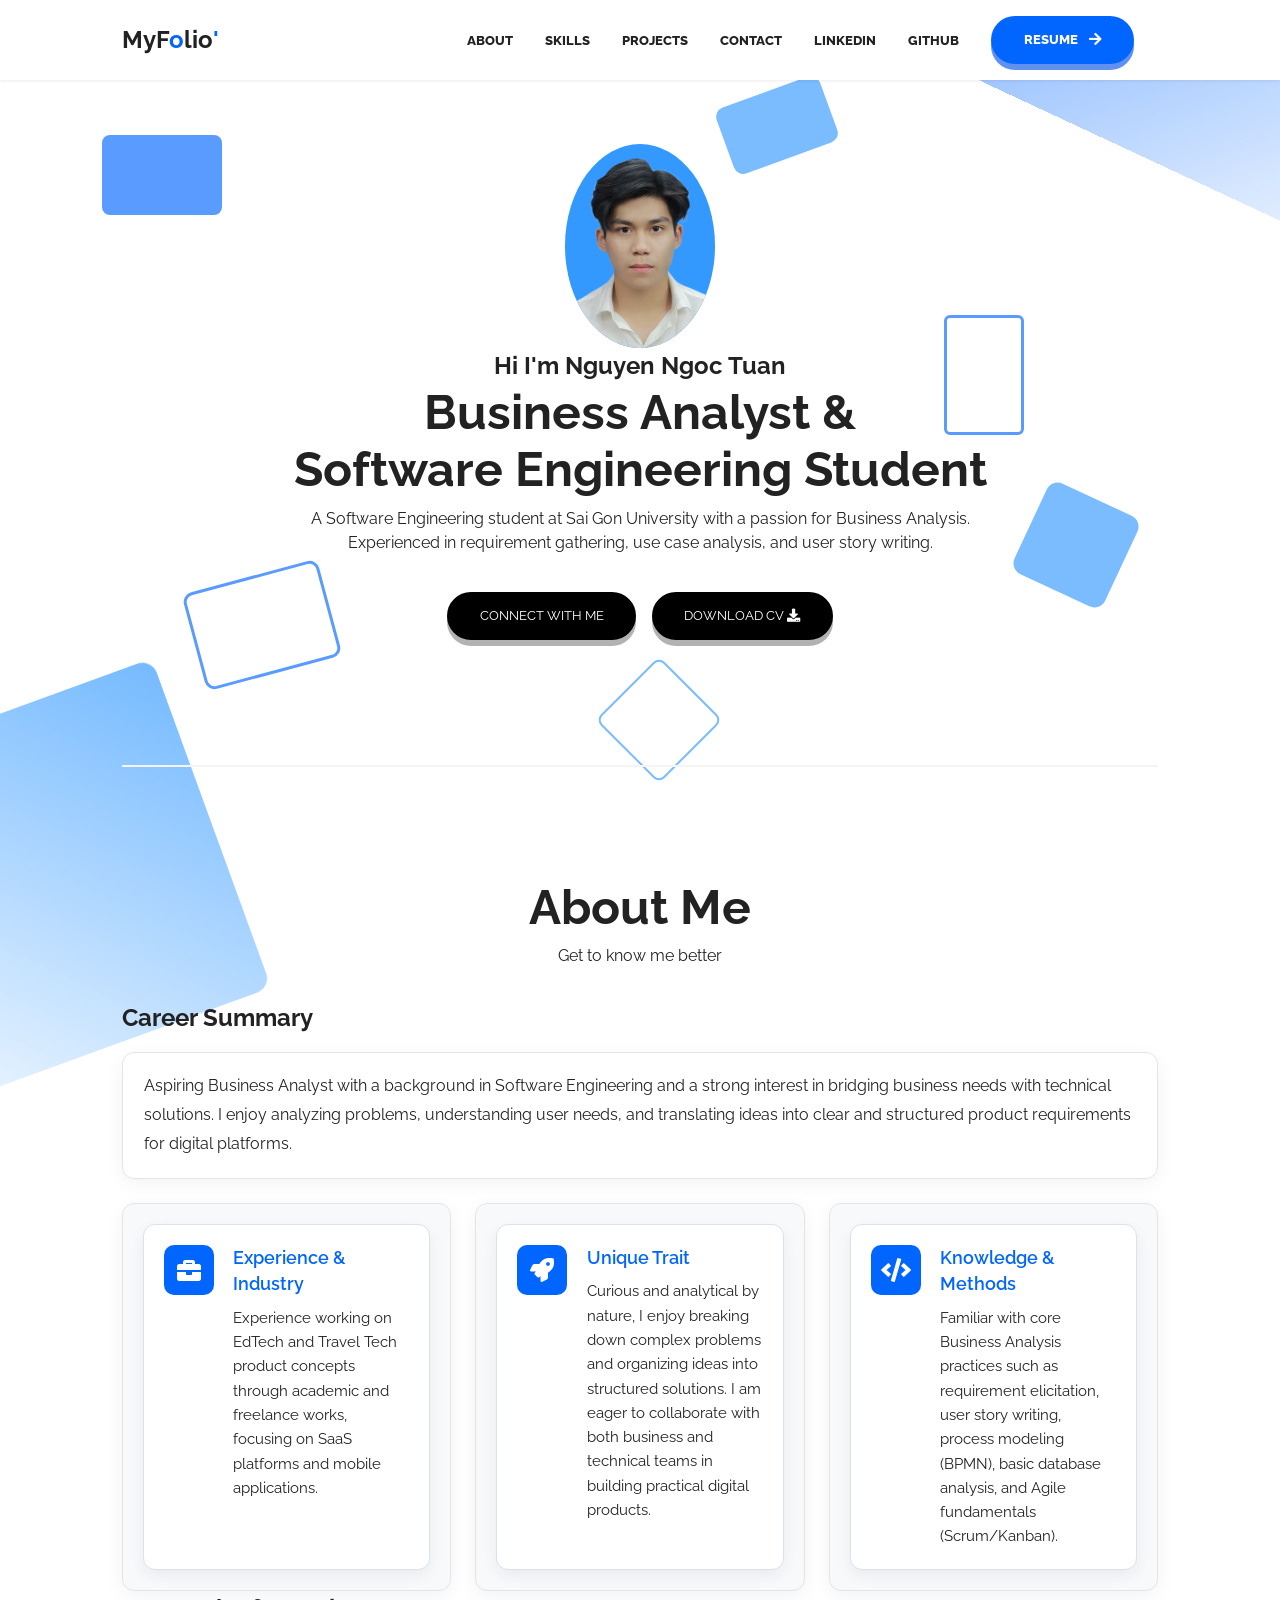
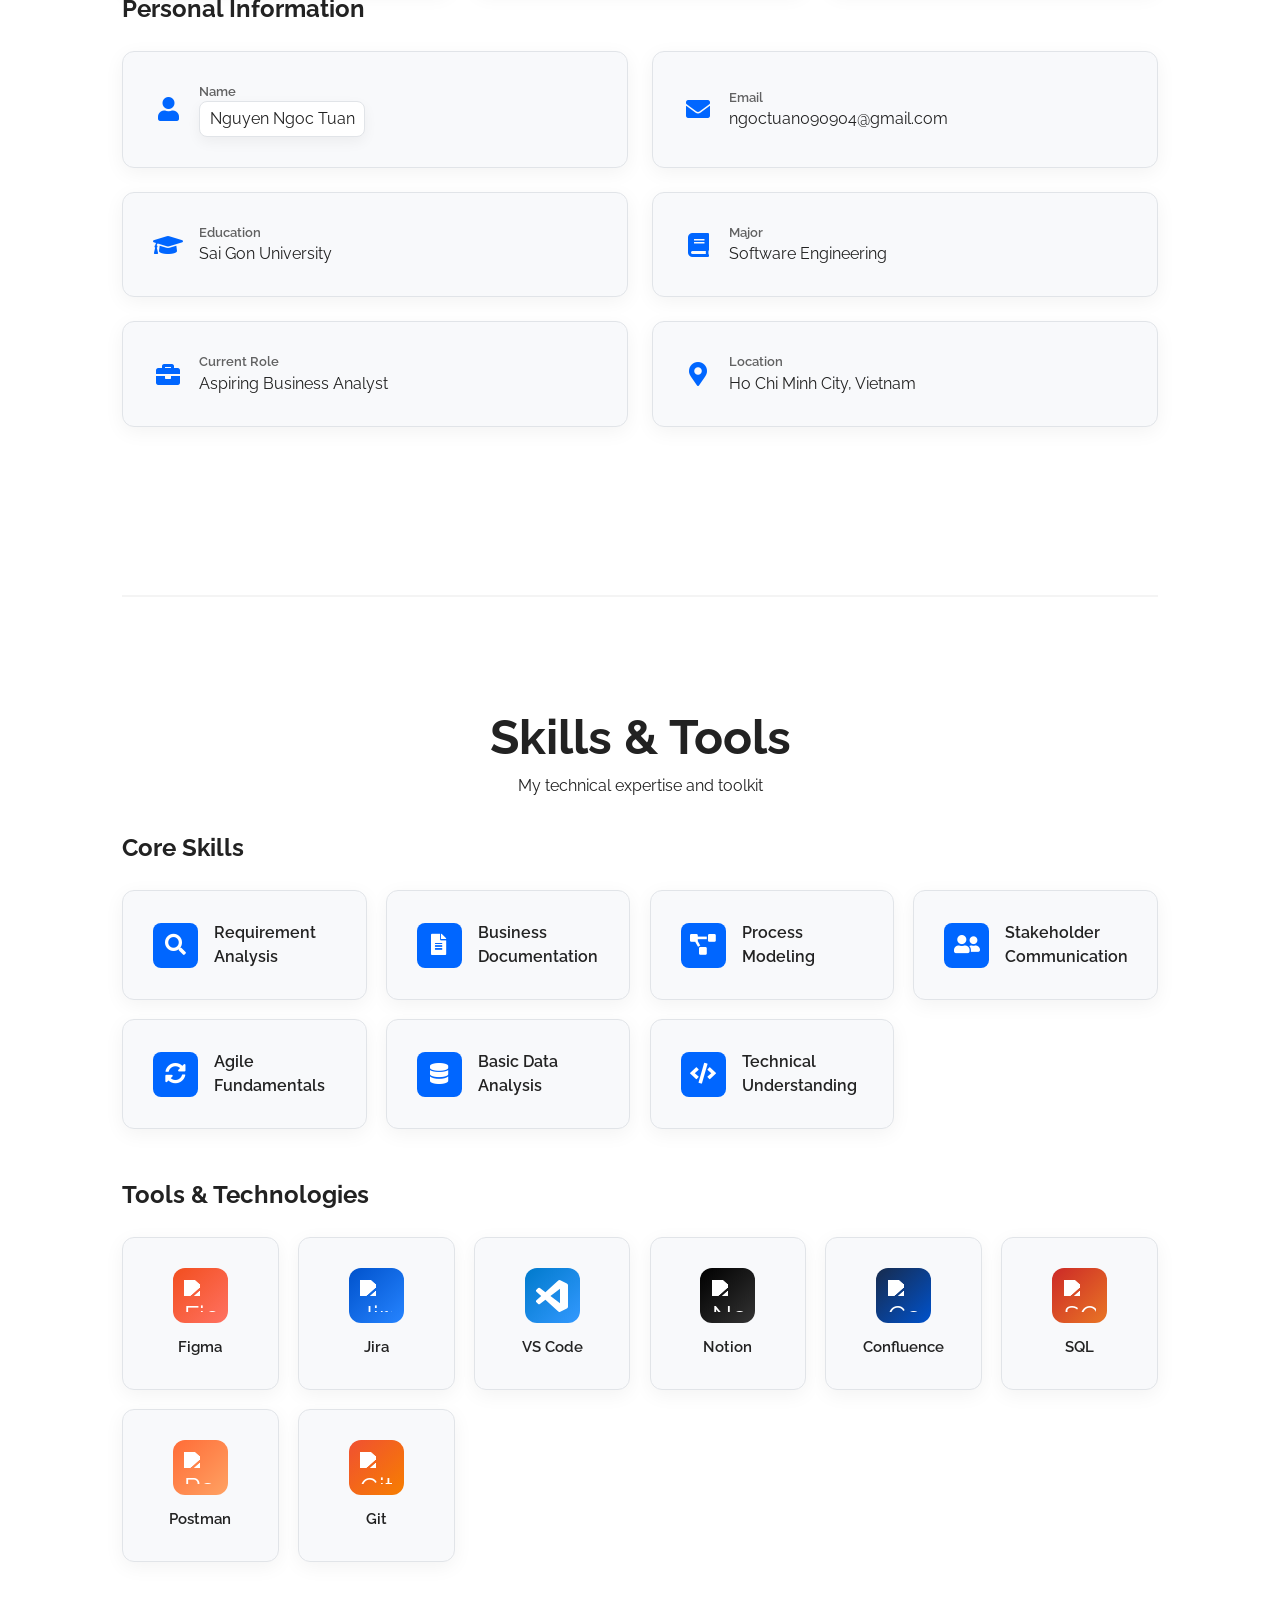
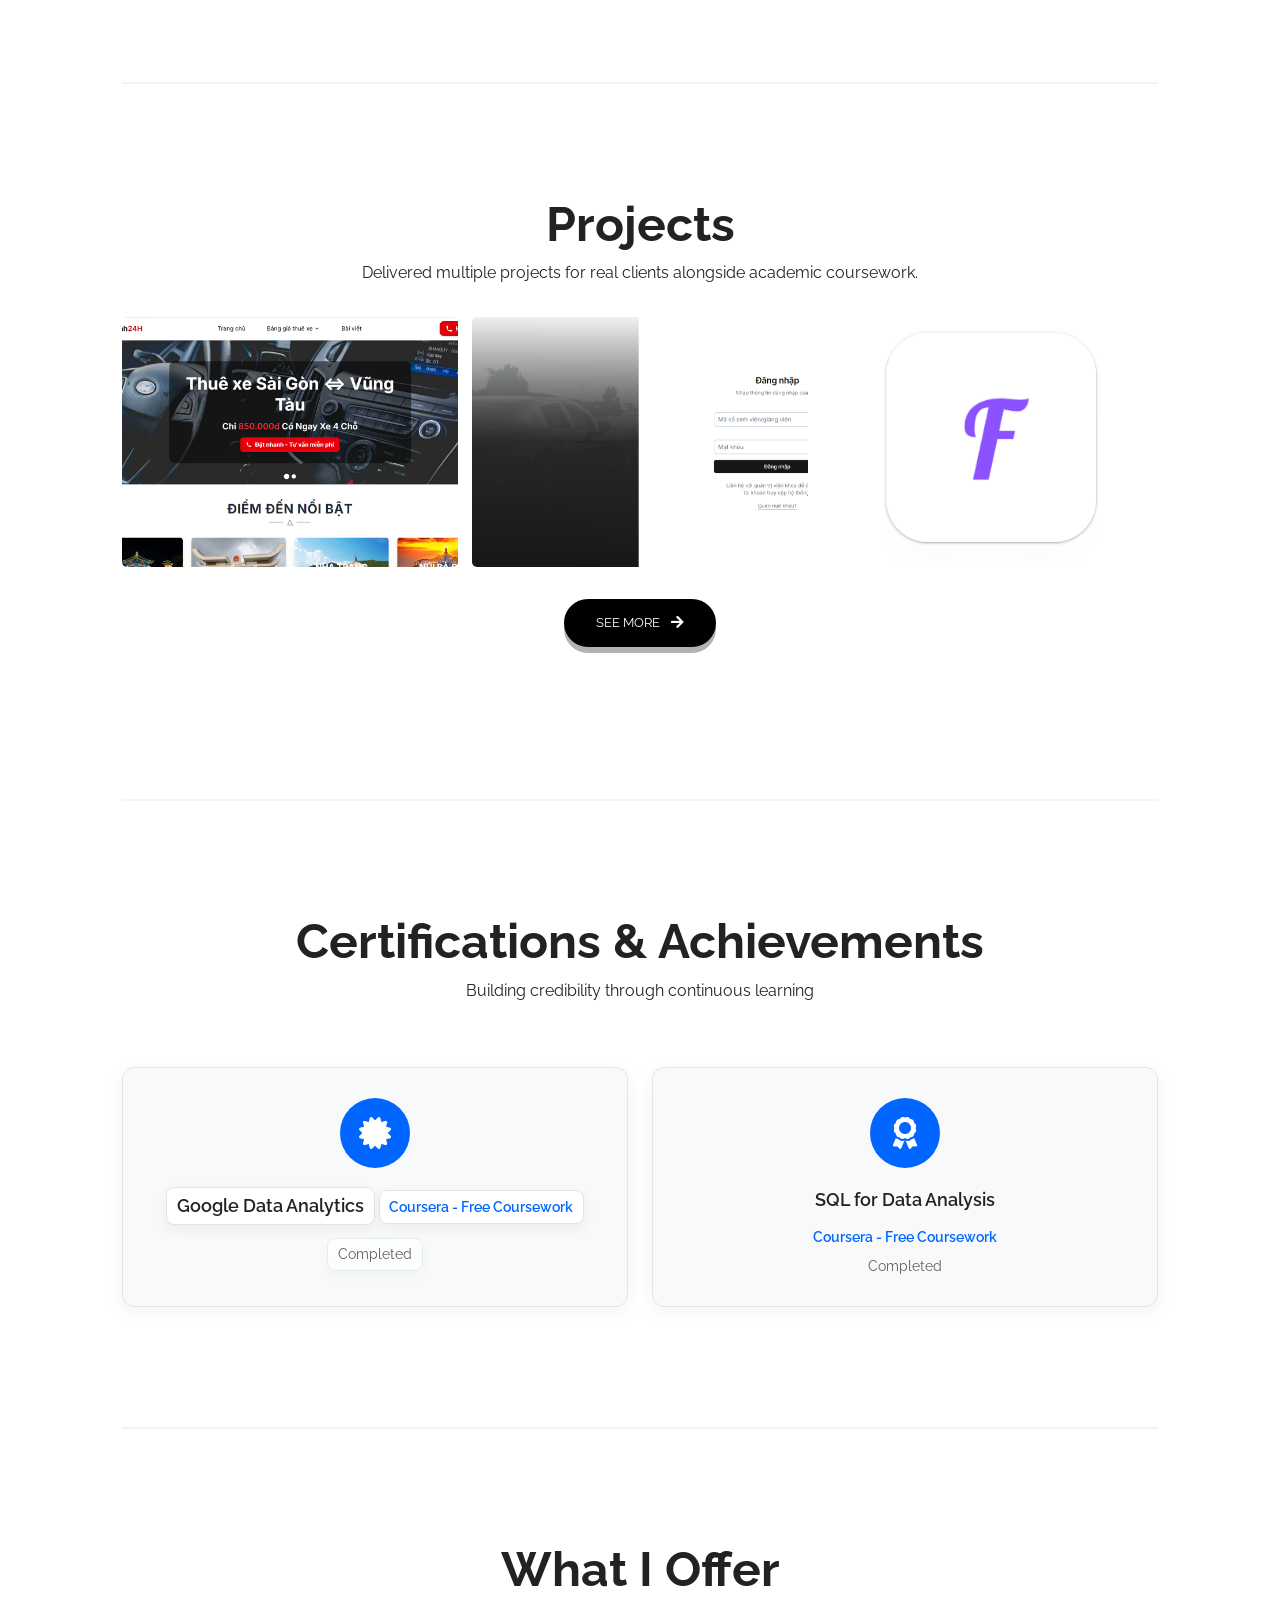
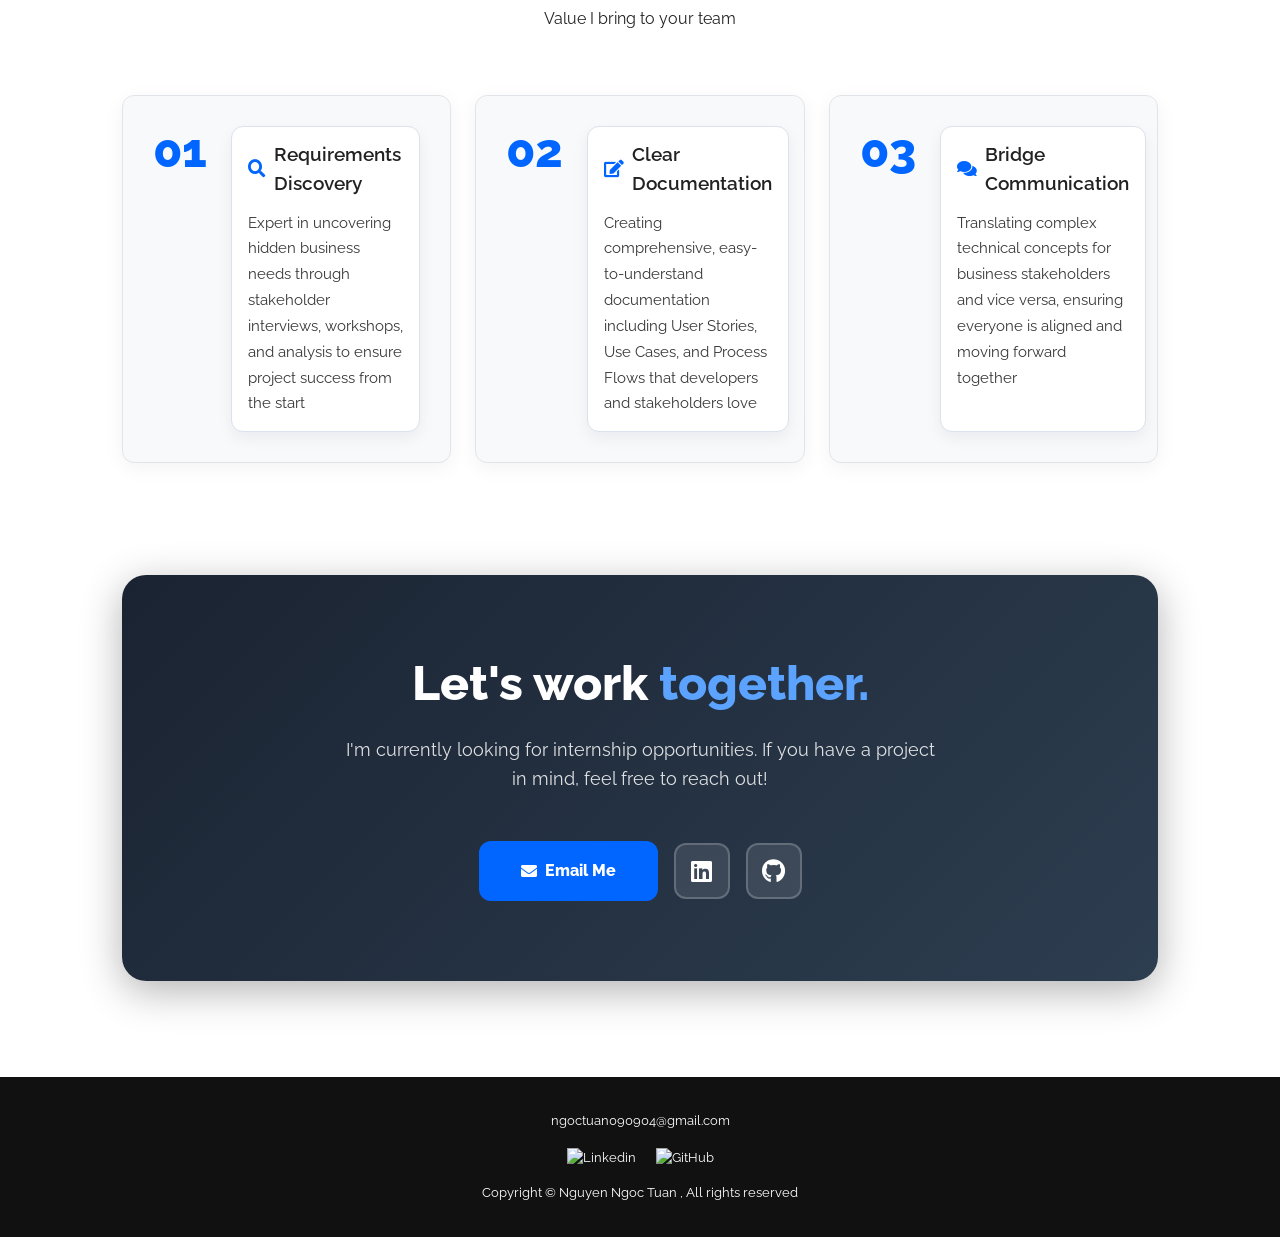
==== commit 30374c34: "Add content-white-card class for consistent card styling and update summary cards in index.html" ====
--- a/src/index.html
+++ b/src/index.html
@@ -191,33 +191,39 @@
 </p>
 
 <div class="summary-cards">
-
   <div class="summary-card">
-    <div class="summary-icon">
-      <i class="fas fa-briefcase"></i>
-    </div>
-    <div class="summary-content">
+    <div class="content-white-card">
+        <div class="summary-icon">
+          <i class="fas fa-briefcase"></i>
+        </div>
+        <div class="summary-content ">
       <h4>Experience & Industry</h4>
-      <p class="text-focus-panel">
+      <p>
       Experience working on EdTech and Travel Tech product concepts through academic and freelance works, focusing on SaaS platforms and mobile applications.
       </p>
     </div>
+    </div>
+    
   </div>
 
   <div class="summary-card">
+      <div class="content-white-card">
     <div class="summary-icon">
       <i class="fas fa-rocket"></i>
     </div>
-    <div class="summary-content">
+    <div class="summary-content overview-text-card">
       <h4>Unique Trait</h4>
       <p>
       Curious and analytical by nature, I enjoy breaking down complex problems and organizing ideas into structured solutions. I am eager to collaborate with both business and technical teams in building practical digital products.
       </p>
     </div>
+      </div>
+
   </div>
 
   <div class="summary-card">
-    <div class="summary-icon">
+        <div class="content-white-card">
+<div class="summary-icon">
       <i class="fas fa-code"></i>
     </div>
     <div class="summary-content">
@@ -227,6 +233,8 @@
       </p>
     </div>
   </div>
+        </div>
+    
 
 </div>
                   
@@ -494,21 +502,21 @@
       <div class="offer-grid">
         <div class="offer-card">
           <div class="offer-number">01</div>
-          <div class="offer-content">
+          <div class="offer-content content-white-card">
             <h4><i class="fas fa-search"></i> Requirements Discovery</h4>
-            <p class="text-focus-panel">Expert in uncovering hidden business needs through stakeholder interviews, workshops, and analysis to ensure project success from the start</p>
+            <p>Expert in uncovering hidden business needs through stakeholder interviews, workshops, and analysis to ensure project success from the start</p>
           </div>
         </div>
         <div class="offer-card">
           <div class="offer-number">02</div>
-          <div class="offer-content">
+          <div class="offer-content content-white-card">
             <h4><i class="fas fa-edit"></i> Clear Documentation</h4>
             <p>Creating comprehensive, easy-to-understand documentation including User Stories, Use Cases, and Process Flows that developers and stakeholders love</p>
           </div>
         </div>
         <div class="offer-card">
           <div class="offer-number">03</div>
-          <div class="offer-content">
+          <div class="offer-content content-white-card">
             <h4><i class="fas fa-comments"></i> Bridge Communication</h4>
             <p>Translating complex technical concepts for business stakeholders and vice versa, ensuring everyone is aligned and moving forward together</p>
           </div>
--- a/src/css/style.css
+++ b/src/css/style.css
@@ -355,6 +355,16 @@
   margin-bottom: 2rem;
   line-height: 1.6;
 }
+
+.content-white-card {
+  background: #ffffff;
+  border: 1px solid #dbe1ed;
+  border-radius: 12px;
+  box-shadow: 0 6px 16px rgba(17, 25, 40, 0.06);
+  display: flex;
+  gap: 1.2rem;
+  padding: 20px;
+}
 /* Projects */
 #projects {
   display: flex;
@@ -515,11 +525,21 @@
 .summary-card {
   display: flex;
   gap: 1.2rem;
-  padding: 30px;
+  padding: 20px;
   background: #f8f9fb;
   border: 1px solid #e1e4e8;
   border-radius: 12px;
   box-shadow: 0 5px 20px rgba(0, 0, 0, 0.05);
+}
+
+.summary-card .summary-content {
+  flex: 1;
+}
+
+.summary-card .summary-content.content-white-card,
+.offer-card .offer-content.content-white-card {
+  display: block;
+  padding: 0.85rem 1rem;
 }
 
 .summary-icon {
@@ -747,6 +767,10 @@
   border: 1px solid #e1e4e8;
   border-radius: 12px;
   box-shadow: 0 5px 20px rgba(0, 0, 0, 0.05);
+}
+
+.offer-card .offer-content {
+  flex: 1;
 }
 
 .offer-number {
